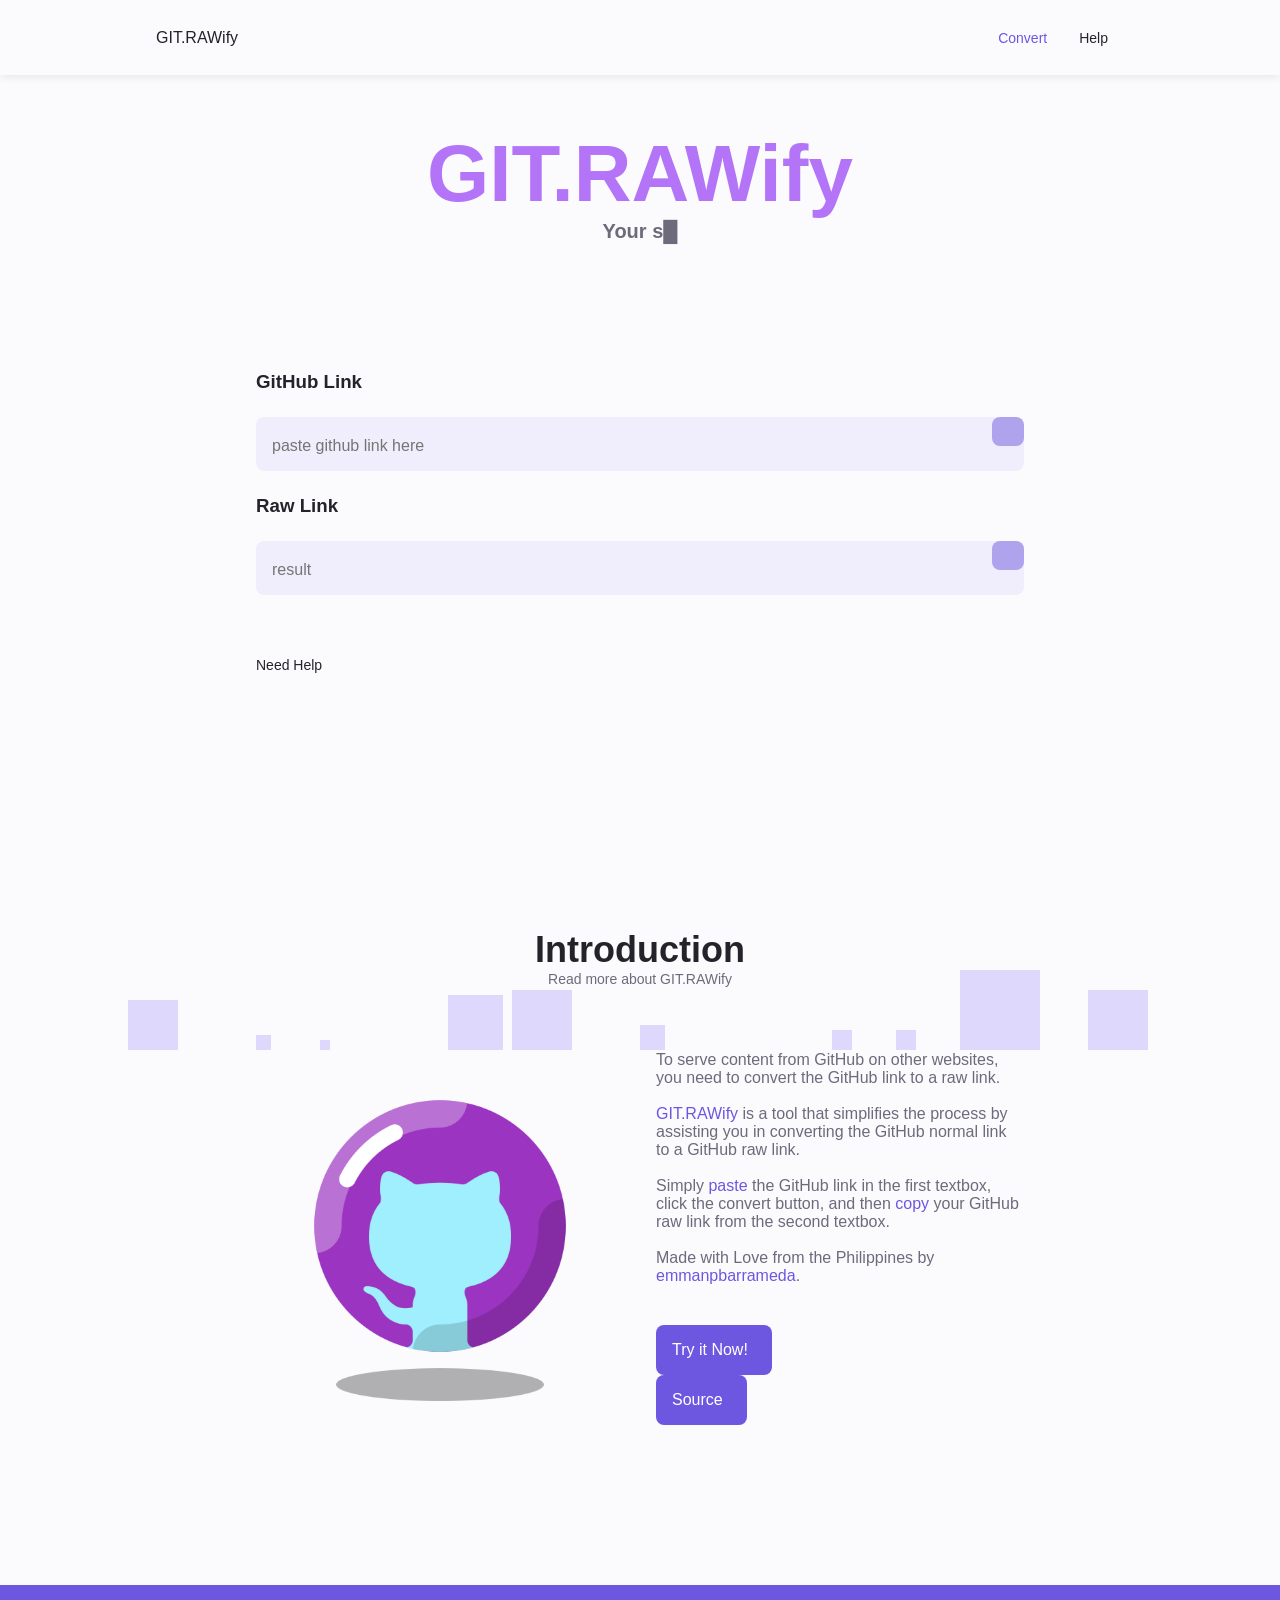
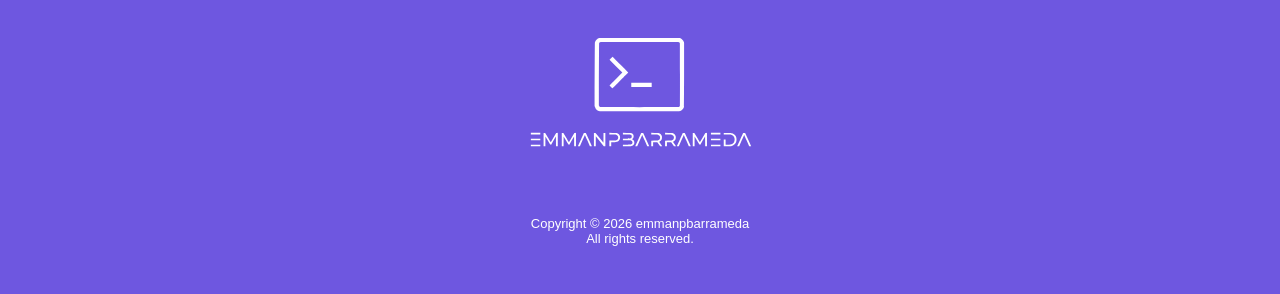
==== index.html @ 8d454de5 "changes 8:57 PM" ====
<!DOCTYPE html>
<html lang="en">

<head>
  <meta charset="UTF-8" />
  <meta name="viewport" content="width=device-width, initial-scale=1.0, maximum-scale=1, user-scalable=no" />
  <title>𝗚𝗜𝗧.𝗥𝗔𝗪𝘪𝘧𝘺 · GitHub Raw Link Generator</title>
  <meta name="description" content="Your shortcut to Generate Raw GitHub Links" />
  <meta http-equiv="imagetoolbar" content="no" />

  <!-- https://search.google.com/search-console/about VERIFICATION -->
  <meta name="google-site-verification" content="NcXe_fwBOSWUA2PsHR3at5FBIBAAYVUYCbswnGGYQX0" />
  
  <!-- SITEMAP NEEDS! 
  https://sosteve.medium.com/your-next-js-website-isnt-on-google-time-to-fix-it-c8f92f515e35
  -->


  <!--==================== OPEN GRAPH META TAGS (FOR SOCIAL MEDIA PREVIEW) ===================== -->
  <!-- Facebook -->
  <meta property="og:title" content="GIT.RAWify">
  <meta property="og:description" content="Your shortcut to Generate Raw GitHub Links">
  <meta property="og:image" content="https://i.imgur.com/ceRkZe6.png">
  <meta property="og:url" content="https://git-rawify.vercel.app/">
  <meta property="og:type" content="website">

  <!-- Twitter -->
  <meta name="twitter:card" content="summary_large_image">
  <meta name="twitter:title" content="GIT.RAWify">
  <meta name="twitter:description" content="Your shortcut to Generate Raw GitHub Links">
  <meta name="twitter:image" content="https://i.imgur.com/ceRkZe6.png">
  <meta name="twitter:url" content="https://git-rawify.vercel.app/">

  <!-- Discord -->
  <meta property="twitter:site" content="@emmanpbarrameda">
  <meta property="twitter:creator" content="@emmanpbarrameda">
  <meta property="twitter:title" content="GIT.RAWify">
  <meta property="twitter:description" content="Your shortcut to Generate Raw GitHub Links">
  <meta property="twitter:image" content="https://i.imgur.com/ceRkZe6.png">

  <!-- Google -->
  <meta itemprop="name" content="GIT.RAWify">
  <meta itemprop="description" content="Your shortcut to Generate Raw GitHub Links">
  <meta itemprop="image" content="https://i.imgur.com/ceRkZe6.png">

  <!-- Pinterest -->
  <!-- Add Pinterest specific meta tags if needed -->

  <!-- Other Website -->
  <!-- Add specific meta tags for other websites if needed -->


  <!-- STRUCTURED DATA -->
  <script type="application/ld+json">
    {
      "@context": "https://schema.org",
      "@type": "WebSite",
      "name": "GIT.RAWify",
      "description": "Your shortcut to Generate Raw GitHub Links",
      "url": "https://git-rawify.vercel.app/",
      "image": "https://i.imgur.com/ceRkZe6.png"
    }
  </script>


  <!--==================== UNICONS ====================-->
  <link rel="stylesheet" href="https://unicons.iconscout.com/release/v4.0.0/css/line.css" />

  <!-- ====================PWA================== -->
  <link rel="manifest" href="manifest.json" />
  <!-- ios support -->
  <link rel="apple-touch-icon" href="assets/img/PwaImages/ios/32.png" />
  <link rel="apple-touch-icon" href="assets/img/PwaImages/ios/72.png" />
  <link rel="apple-touch-icon" href="assets/img/PwaImages/ios/100.png" />
  <link rel="apple-touch-icon" href="assets/img/PwaImages/ios/128.png" />
  <link rel="apple-touch-icon" href="assets/img/PwaImages/ios/144.png" />
  <link rel="apple-touch-icon" href="assets/img/PwaImages/ios/152.png" />
  <link rel="apple-touch-icon" href="assets/img/PwaImages/ios/192.png" />
  <link rel="apple-touch-icon" href="assets/img/PwaImages/ios/256.png" />
  <link rel="apple-touch-icon" href="assets/img/PwaImages/ios/512.png" />
  <meta name="apple-mobile-web-app-status-bar" content="#5779E0" />
  <!-- For Firefox and Firefox for Android -->
  <meta name="msapplication-navbutton-color" content="#5779E0">
  <meta name="apple-mobile-web-app-status-bar-style" content="#5779E0">
  <!-- For Chrome, Opera, and Safari -->
  <meta name="theme-color" content="#5779E0">

  <!-- ============FAVICONS============== -->
  <link rel="apple-touch-icon" sizes="180x180" href="assets/img/favicons/apple-touch-icon.png" />
  <link rel="icon" type="image/png" sizes="32x32" href="assets//img/favicons/favicon-32x32.png" />
  <link rel="icon" type="image/png" sizes="16x16" href="assets/img/favicons/favicon-16x16.png" />
  <link rel="icon" type="image/x-icon" href="assets/img/favicons/favicon.ico" />

  <!--==================== SWIPER CSS ====================-->
  <link rel="stylesheet" href="assets/css/swiper-bundle.min.css" />

  <!--==================== ANIMATE CSS ====================-->
  <link rel="stylesheet" href="assets/css/animate.min.css" />

  <!--==================== CSS ====================-->
  <link rel="stylesheet" href="assets/css/styles.css" />

  <!--==================== MATERIAL ICONS ====================-->
  <link rel="stylesheet" href="https://fonts.googleapis.com/icon?family=Material+Icons">

</head>


<body>


  <!-- ===================== LOADER (LOADING CACHE SPLASH SCREEN) ==================== -->
  <div id="loading" class="loading">
    <div class="loader">
      <img src="assets/img/emmanpbarrameda-logo-1x1-white_transparent.png" alt="Loading Image">
      <div class="bar">
        <span></span>
        <span></span>
        <span></span>
        <span></span>
        <span></span>
      </div>
    </div>
    <p class="loading__copyright">Copyright © <span current-year></span> emmanpbarrameda<br>All rights reserved.</p>
  </div>


  <!-- ===================== CIRCLE BG ANIMATION LOOP ==================== -->
  <div class="circle_bubble__anim">
    <div></div>
    <div></div>
    <div></div>
    <div></div>
    <div></div>
    <div></div>
    <div></div>
    <div></div>
    <div></div>
    <div></div>
  </div>



  <!--==================== HEADER ====================-->
  <header class="header" id="header">
    <nav class="nav container">
      <a href="#" class="nav__logo noSelect">GIT.RAWify</a>

      <div class="nav__menu" id="nav-menu">
        <ul class="nav__list grid">

          <li class="nav__item">
            <a href="#convert" class="nav__link noSelect active-link">
              <i class="uil uil-process nav__icon"></i> Convert
            </a>
          </li>


          <li class="nav__item">
            <a href="#help" class="nav__link noSelect">
              <i class="uil uil-comment-question nav__icon"></i> Help
            </a>
          </li>

           <!--
          <li class="nav__item">
            <a href="#about" class="nav__link noSelect">
              <i class="uil uil-user nav__icon"></i> About
            </a>
          </li>
          -->

        </ul>
        <i class="uil uil-times nav__close noSelect" id="nav-close"></i>
      </div>


      <div class="nav__btns">
        <!-- theme change button -->
        <i class="uil uil-moon change-theme" id="theme-button"></i>

        <!-- navigation button -->
        <div class="nav__toggle noSelect" id="nav-toggle">
          <i class="uil uil-sort-amount-up nav-drawer"></i>
        </div>
      </div>
    </nav>
  </header>

  <!--==================== MAIN ====================-->

  <main class="main">

    <!--==================== CONVERT ====================-->

    <section class="convert section" id="convert">
      <h2 class="section__title convert__title"><convertTitleStyle>GIT.RAWify</convertTitleStyle></h2>
      <span class="section__subtitle convert__subtitle">.</span>


      <div class="convert__container container grid">


        <div class="convert__form grid">

          <!-- INPUT/PASTE DATA -->
          <h3 class="contact-availability__title">GitHub Link</h3>
          <div class="convert__content">
            <input type="text" id="githubLink" class="convert__input inputted__text" placeholder="paste github link here" required autocomplete="off">
            <button type="" class="convert__btn" onclick="convertToRawLink()"><i class="uil uil-message button__icon_center"></i>
            </button>
          </div>

          <!-- OUTPUT/COPY DATA -->
          <h3 class="contact-availability__title">Raw Link</h3>
          <div class="convert__content">
            <input type="text" id="rawLink" class="convert__input converted__text" placeholder="result" readonly>
            <button type="" class="convert__btn convert__copy_btn" onclick="copyRawLink()"><i class="uil uil-copy button__icon_center"></i>
            </button>
          </div>

      <!--==================== NEED HELP ====================-->
      <div class="home__scroll">
        <a href="#help" class="home__scroll-button button--flex">
          <i class="uil uil-mouse-alt home__scroll-mouse"></i>
          <span class="home__scroll-name">Need Help</span>
          <i class="uil uil-arrow-down home__scroll-arrow"></i>
        </a>
      </div>

        </div>

      </div>



    </section>

  </main>


  <!--==================== HELP ====================-->

  <section class="help section reveal fade-bottom" id="help">
    <h2 class="section__title">Introduction</h2>
    <span class="section__subtitle">Read more about GIT.RAWify</span>

    <div class="about__container container grid">
      <img src="assets/img/github1.png" alt="" class="about__img" />

      <div class="about__data">
        <p class="about__description">
          To serve content from GitHub on other websites, you need to convert the GitHub link to a raw link.
          <br><br><colorTextHighlight>GIT.RAWify</colorTextHighlight> is a tool that simplifies the process by assisting you in converting the GitHub normal
          link to a GitHub raw link.
          <br><br>Simply <colorTextHighlight>paste</colorTextHighlight> the GitHub link in the first textbox,
          click the convert button, and then <colorTextHighlight>copy</colorTextHighlight> your GitHub raw link from the second textbox.
          <br><br>Made with Love from the Philippines by
          <a href="https://emmanpbarrameda.github.io/" target="_blank" rel="noopener noreferrer">
            <colorTextHighlight>emmanpbarrameda</colorTextHighlight></a>.
        </p>
        
        <!-- TRY IT NOW BUTTON -->
        <div class="about__buttons">
          <a  href="#convert" class="button button--flex">
            Try it Now!<i class="uil uil-angle-double-up button__icon"></i></a>
        </div>

        <!-- SOURCE CODE BUTTON -->
        <div class="about__buttons">
          <a class="button button--flex">
            Source<i class="uil uil-arrow button__icon"></i></a>
        </div>

      </div>
    </div>

  </section>  
  



  <!--==================== FOOTER ====================-->

  <footer class="footer">

    <div class="footer__bg">
      <div class="footer__container container grid">

        <!--
        <div>
          <h1 class="footer__title">Emman</h1>
          <span class="footer__subtitle">P. Barrameda</span>
        </div>
        -->

        <div class="footer__logo_container">
          <img class="footer__logo_image" src="assets/img/emmanpbarrameda-logo-1x1-white_transparent_svg.svg"
            alt="footer logo">
        </div>



        <!------- SOCIAL MEDIA ------->
        <div class="footer__socialmedia_container">
          
          <!------- EMAIL ------->
          <div class="footer__socialmedia ft_1">
            <a href="" class="email_Link" target="_blank">
              <i class="uil uil-envelope footer__socialmedia_icon"></i>
              <span class="footer__hover_text">Email</span>
            </a>
          </div> 

          <!------- PORTFOLIO ------->
          <div class="footer__socialmedia ft_2">
            <a href="" class="portfolio_Link" target="_blank">
              <i class="uil uil-globe footer__socialmedia_icon"></i>
              <span class="footer__hover_text">My Portfolio</span>
            </a>
          </div>

          <!------- GITHUB ------->
          <div class="footer__socialmedia ft_3">
            <a href="" class="github_Link" target="_blank">
              <i class="uil uil-github footer__socialmedia_icon"></i>
              <span class="footer__hover_text">My GitHub</span>
            </a>
          </div>    
          
          <!------- LINKEDIN ------->
          <div class="footer__socialmedia ft_4">
            <a href="" class="linkedin_Link" target="_blank">
              <i class="uil uil-linkedin-alt footer__socialmedia_icon"></i>
              <span class="footer__hover_text">LinkedIn</span>
            </a>
          </div>               

          <!------- FB ------->
          <div class="footer__socialmedia ft_5">
            <a href="" class="facebook_Link" target="_blank">
              <i class="uil uil-facebook footer__socialmedia_icon"></i>
              <span class="footer__hover_text">Facebook</span>
            </a>
          </div>

        </div>
      
        
      </div>

      <p class="footer__copy">Copyright © <span current-year></span> emmanpbarrameda<br>All rights reserved.</p>
    </div>

  </footer>

  <!--==================== SCROLL TOP ====================-->
  <a href="#convert" class="scrollup" id="scroll-up" title="Scroll to Top">
    <i class="uil uil-arrow-up scrollup__icon"></i>
  </a>

  <!--==================== SCROLL DOWN ====================-->
  <a href="#help" class="scrolldown" id="scroll-down" title="Scroll to down">
    <i class="uil uil-arrow-down scrolldown__icon"></i>
  </a>

  <!--==================== SWIPER JS ====================-->
  <script src="assets/js/swiper-bundle.min.js"></script>

  <!--==================== SMTP (For Senting Emails) ====================-->
  <script src="assets/js/smtp.js"></script>

  <!--==================== reCAPTCHA ====================-->
  <!--
  <script src="https://www.google.com/recaptcha/enterprise.js?render=6LdUccImAAAAALa1N3ue9L4t8SVRdA3adp2aziIF"></script>
  -->
  <script src="https://www.google.com/recaptcha/api.js?render=6LdUccImAAAAALa1N3ue9L4t8SVRdA3adp2aziIF"></script>

  <!--==================== SVG INJECT ====================-->
  <!--
  <script src="assets/js/svg-inject.min.js"></script>  
  -->

  <!--==================== DISABLE WEB TOOLS ====================-->
  <!-- https://github.com/theajack/disable-devtool/tree/master 
  <script disable-devtool-auto src='https://cdn.jsdelivr.net/npm/disable-devtool'></script>    -->

  <!--==================== MAIN JS ====================-->
  <script src="assets/js/main.js"></script>



  <!--==================== LINKS ====================-->
  <script>

    //LINKEDIN
    var linkedin_Var = document.getElementsByClassName('linkedin_Link');
    Array.from(linkedin_Var).forEach(function (linkElement) {
      linkElement.href = 'https://www.linkedin.com/in/emmanpbarrameda/';
    });

    //GITHUB
    var github_Var = document.getElementsByClassName('github_Link');
    Array.from(github_Var).forEach(function (linkElement) {
      linkElement.href = 'https://github.com/emmanpbarrameda';
    });

    //PORTFOLIO
    var portfolio_Link = document.getElementsByClassName('portfolio_Link');
    Array.from(portfolio_Link).forEach(function (linkElement) {
      linkElement.href = 'https://emmanpbarrameda.github.io';
    });

    //TELEGRAM
    var telegram_Var = document.getElementsByClassName('telegram_Link');
    Array.from(telegram_Var).forEach(function (linkElement) {
      linkElement.href = 'https://t.me/emmanpbarrameda';
    });

    //FACEBOOK
    var facebook_Var = document.getElementsByClassName('facebook_Link');
    Array.from(facebook_Var).forEach(function (linkElement) {
      linkElement.href = 'https://facebook.com/emmanpbarrameda';
    });

    //INSTAGRAM
    var instagram_Var = document.getElementsByClassName('instagram_Link');
    Array.from(instagram_Var).forEach(function (linkElement) {
      linkElement.href = 'https://instagram.com/emmanpbarrameda';
    });

    //TWITTER
    var twitter_Var = document.getElementsByClassName('twitter_Link');
    Array.from(twitter_Var).forEach(function (linkElement) {
      linkElement.href = 'https://twitter.com/emmanpbarrameda';
    });

    //YOUTUBE
    var youtube_Var = document.getElementsByClassName('youtube_Link');
    Array.from(youtube_Var).forEach(function (linkElement) {
      linkElement.href = 'https://youtube.com/@emmanpbarrameda';
    });

    //EMAIL
    var email_Var = document.getElementsByClassName('email_Link');
    Array.from(email_Var).forEach(function (linkElement) {
      linkElement.href = 'mailto:emmanuelbarrameda1@gmail.com';
    });
  </script>



  <!-- ===================== SHOW/HIDE LOADER ==================== -->
  <script>
    window.onload = function () {
      var loadingElement = document.getElementById("loading"); //<-- LOADING CACHE SPLASH SCREEN
      loadingElement.style.display = "none";
    };
  </script>

  <!-- =====================REGISTER SERVICE WORKER================ -->
  <script>
    if ("serviceWorker" in navigator) {
      window.addEventListener("load", function () {
        navigator.serviceWorker
          .register("/serviceWorker.js")
          .then((res) => console.log("service worker registered successfully"))
          .catch((err) => console.log("service worker not registered", err));
      });
    }
  </script>
</body>

</html>
---- assets/css/styles.css ----
/*==================== GOOGLE FONTS ====================*/

@import url('https://fonts.cdnfonts.com/css/poppins?styles=20394,20397,20398,20387,20388,20390,20391,20392,20393,20395,20396,20383,20384,20385,20386,20381,20382');


/** Montserrat-Alt1 Light **/
@font-face {
  font-family: "Montserrat-Alt1";
  font-weight: 300;
  font-style: normal;
  src: url("/assets/fonts/MontserratAlt1-Light.woff2") format("woff2"),
    url("/assets/fonts/MontserratAlt1-Light.woff") format("woff");
}

/*==================== VARIABLES CSS ====================*/

:root {
  --header-height: 3.2rem;
  /*========== Colors ==========*/
  /* Change favorite color */
  --hue-color: 250;
  /*Purple 250 - Green 142 - Blue 230 - Pink 340*/
  /* HSL color mode */
  --first-color: hsl(var(--hue-color), 69%, 61%);
  --first-color-second: hsl(var(--hue-color), 69%, 61%);
  --first-color-alt: hsl(var(--hue-color), 57%, 53%);
  --first-color-lighter: hsl(var(--hue-color), 92%, 85%);
  --first-color-lighter-transparent: hsl(var(--hue-color), 92%, 85%, 0.5); /* floating animation bg color */
  --title-color: hsl(var(--hue-color), 8%, 15%);
  --text-color: hsl(var(--hue-color), 8%, 45%);
  --text-color-light: hsl(var(--hue-color), 8%, 65%);
  --input-color: hsl(var(--hue-color), 70%, 96%);
  --body-color: hsl(var(--hue-color), 60%, 99%);
  /* BASE COLOR: BLACK THEME & WHITE THEME */
  --container-color: #fff;
  --text-color-white: #fff;
  --scroll-bar-color: hsl(var(--hue-color), 12%, 90%);
  --scroll-thumb-color: hsl(var(--hue-color), 12%, 65%);
  --scroll-thumb-color-hovered: hsl(var(--hue-color), 12%, 55%);
  --shadow: hsl(var(--hue-color), 92%, 85%, 50); /* filter drop shadow */
  --text-highlight-gradient-1: linear-gradient(to left, #B374F8, #4da3ff);

  /*========== Font and typography ==========*/
  --body-font: "Poppins", sans-serif;
  --body-font2: "Montserrat-Alt1", normal;
  /* .5rem = 8px, 1rem = 16px, 1.5rem = 24px ... */
  --huge-font-size: 5rem;
  --big-font-size: 2rem;
  --h1-font-size: 1.5rem;
  --h2-font-size: 1.25rem;
  --h3-font-size: 1.125rem;
  --h4-font-size: 1.130rem;
  --normal-font-size: 0.938rem;
  --small-font-size: 0.813rem;
  --smaller-font-size: 0.75rem;
  /*========== Font weight ==========*/
  --font-normal: 400;
  --font-medium: 500;
  --font-semi-bold: 600;
  --font-bold: 800;
  /*========== Margines ==========*/
  /* .25rem = 4px, .5rem = 8px, .75rem = 12px ... */
  --mb-0: 0rem;  
  --mb-0-25: 0.25rem;
  --mb-0-5: 0.5rem;
  --mb-0-75: 0.75rem;
  --mb-1: 1rem;
  --mb-1-5: 1.5rem;
  --mb-2: 2rem;
  --mb-2-5: 2.5rem;
  --mb-3: 3rem;
  /*========== z index ==========*/
  --z-tooltip: 10;
  --z-fixed: 100;
  --z-modal: 200;
}

/* Font size for large devices */
@media screen and (min-width: 968px) {
  :root {
    --big-font-size: 3rem;
    --h1-font-size: 2.25rem;
    --h2-font-size: 1.5rem;
    --h3-font-size: 1.25rem;
    --normal-font-size: 1rem;
    --small-font-size: 0.875rem;
    --smaller-font-size: 0.813rem;
  }
}

/*========== Variables Dark theme ==========*/

body.dark-theme {
  /* HSL color mode */
  --shadow: hsl(var(--hue-color), 69%, 61%, 0.7); /* filter drop shadow */
  --first-color-lighter-transparent: hsl(var(--hue-color), 69%, 61%, 0.08); /* floating animation bg color */
  --first-color-second: hsl(var(--hue-color), 30%, 8%);
  --title-color: hsl(var(--hue-color), 8%, 95%);
  --text-color: hsl(var(--hue-color), 8%, 75%);
  --input-color: hsl(var(--hue-color), 29%, 16%);
  --body-color: hsl(var(--hue-color), 28%, 12%);
  --container-color: hsl(var(--hue-color), 29%, 16%);
  --scroll-bar-color: hsl(var(--hue-color), 12%, 20%);
  --scroll-thumb-color: hsl(var(--hue-color), 12%, 40%);
  --scroll-thumb-color-hovered: hsl(var(--hue-color), 12%, 60%);
}

/*========== Button Dark/Light ==========*/

.nav__btns {
  display: flex;
  align-items: center;
}

.nav__btns i {
  font-size: var(--h1-font-size); /* Adjust the size as of icons */
}

.change-theme {
  font-size: 1.25rem;
  color: var(--first-color);
  margin-right: var(--mb-1);
  cursor: pointer;
  transition: transform 0.3s, opacity 0.3s;
  
  /* ANIMATION */
  animation-name: rotate;
  animation-duration: 0.7s;
  animation-iteration-count: 12;  
  animation-play-state: running;
  filter: drop-shadow(0px 10px 10px var(--shadow));
}

.change-theme:hover { 
  color: var(--first-color);
  transform: rotate(360deg);
  filter: drop-shadow(0px 5px 5px var(--shadow));
}


@keyframes rotate {
  0% {
    transform: rotate(0);
  }
  100% {
    transform: rotate(360deg);
  }
}


/*==================== BASE ====================*/

* {
  box-sizing: border-box;
  padding: 0;
  margin: 0;
}

html {
  scroll-behavior: smooth;
}

body {
  margin: 0 0 var(--header-height) 0;
  font-family: var(--body-font);
  font-size: var(--normal-font-size);
  background-color: var(--body-color);
  color: var(--text-color);

  /* DISABLE COPYING TEXT */
  -webkit-user-select: none; /* Disable text selection for WebKit browsers */
  -moz-user-select: none; /* Disable text selection for Mozilla browsers */
  -ms-user-select: none; /* Disable text selection for Microsoft browsers */
  user-select: none; /* Disable text selection for all browsers */    

  overflow-x: hidden;

}

h1,
h2,
h3,
h4 {
  color: var(--title-color);
  font-weight: var(--font-semi-bold);
}

ul {
  list-style: none;
}

a {
  text-decoration: none;
}


img {
  max-width: 100%;
  height: auto;
  pointer-events: none;  /* Disable Saving Image */
}

.color__text_highlight, colorTextHighlight {
  color: var(--first-color); /* Change the color to your desired value */
  font-weight: var(--font-medium);
}

/*==================== REUSABLE CSS CLASSES ====================*/

.noSelect {
  -webkit-touch-callout: none;
  -webkit-user-select: none;
  -khtml-user-select: none;
  -moz-user-select: none;
  -ms-user-select: none;
  user-select: none;
  -webkit-tap-highlight-color: transparent;
  -moz-tap-highlight-color: transparent;
  -ms-tap-highlight-color: transparent;
}

.section {
  padding: 4rem 0 6rem;
}

.section__title {
  font-size: var(--h1-font-size);
}

.section__subtitle {
  display: block;
  font-size: var(--small-font-size);
  margin-bottom: var(--mb-3);
}

.section__title,
.section__subtitle {
  text-align: center;
}



/*==================== LAYOUT ====================*/

.container {
  max-width: 768px;
  margin-left: var(--mb-1-5);
  margin-right: var(--mb-1-5);
}

.grid {
  display: grid;
  gap: 1.5rem;
}

header {
  width: 100%;
  position: fixed;
  bottom: 0;
  left: 0;
  z-index: var(--z-fixed);
  background-color: var(--body-color);
  box-shadow: 0 1px 10px rgba(0, 0, 0, 0.10); 
}

/*==================== NAV ====================*/

.nav {
  max-width: 968px;
  height: var(--header-height);
  display: flex;
  justify-content: space-between;
  align-items: center;
}

.nav__logo,
.nav__toggle {
  color: var(--title-color);
  font-weight: var(--font-medium);
}

.nav__logo:hover {
  color: var(--first-color);
}

.nav__toggle {
  font-size: 1.1rem;
  cursor: pointer;
}

.nav__toggle:hover {
  color: var(--first-color);
}

@media screen and (max-width: 767px) {
  .nav__menu {  /* nav__toggle Design on Popup */
    position: fixed;
    bottom: -100%;
    left: 0;
    width: 100%;
    background-color: var(--body-color);
    padding: 2rem 1.5rem 4rem;
    box-shadow: 0 -1px 4px rgba(0, 0, 0, 0.30);
    border-radius: 1.5rem 1.5rem 0 0;
    transition: 0.3s;
  }
}

.nav__list {
  grid-template-columns: repeat(3, 1fr);
  gap: 2rem;
}

.nav__link {
  display: flex;
  flex-direction: column;
  align-items: center;
  font-size: var(--small-font-size);
  color: var(--title-color);
  font-weight: var(--font-medium);
  transition: transform 0.3s, opacity 0.3s;
}

.nav__link:hover {
  color: var(--first-color);
  /*animation while hovering */
  transform: scale(1.08);
  opacity: 0.9;
}

.nav__icon {
  font-size: 1.2rem;
}

.nav__close {
  position: absolute;
  right: 1.3rem;
  bottom: 0.5rem;
  font-size: 1.5rem;
  cursor: pointer;
  color: var(--first-color);
}

.nav__close:hover {
  color: var(--first-color-alt);
}

/* show menu */

.show-menu {
  bottom: 0;
}

/* Active link */

.active-link {
  color: var(--first-color);
}

/* Change background header */

.scroll-header {
  box-shadow: 0 -1px 4px rgba(0, 0, 0, 0.15);
}




/*===================== LOADER ====================*/

#loading {
  position: fixed;
  display: flex;
  flex-direction: column;
  justify-content: center;
  align-items: center;
  left: 0;
  bottom: 0;
  width: 100%;
  height: 100%;
  opacity: 0.9;
  background-color: var(--first-color);
  z-index: 101;

  -webkit-backdrop-filter: blur(85px); /* Safari 9+, Safari on iOS 9+ */
  backdrop-filter: blur(85px); /* Modern Browsers */
}



.loader {
  display: flex;
  align-items: center;
  flex-direction: column;
  color: #fff;
  font-weight: bold;
  font-size: 20vh;
  opacity: 0.8;
  animation: pulse 3.0s infinite; /* speed of animation */
}

.loader img {
  display: block;
  width: 500px;
  margin: 0 auto; /* Center the image horizontally */
  margin-top: calc(50vh - 480px); /* Center the image vertically */
  margin-bottom: 10px;
  animation: pulse 3.0s infinite; /* Speed of animation */
}

.loading__copyright {
  position: fixed;
  left: 0;
  right: 0;
  bottom: 30px;
  font-size: var(--small-font-size);
  font-weight: var(--font-normal);
  color: var(--text-color-white);
  text-align: center;
}

.loader .bar {
  display: flex;
  justify-content: center;
  margin-top: 0;
  /* Remove the margin-top */
}

.loader .bar span {
  width: 6px;
  height: 6px;
  background: white;
  display: inline-block;
  border-radius: 50%;
  opacity: 0;
  animation: loading 3000ms ease-in-out infinite;
  margin: 0 2px;
  /* Add a small margin between the spans */
}

.loader .bar span:nth-child(5) {
  animation-delay: 100ms;
}

.loader .bar span:nth-child(4) {
  animation-delay: 200ms;
}

.loader .bar span:nth-child(3) {
  animation-delay: 300ms;
}

.loader .bar span:nth-child(2) {
  animation-delay: 400ms;
}

.loader .bar span:nth-child(1) {
  animation-delay: 500ms;
}

@keyframes loading {
  0% {
    transform: translateX(-350px);
    opacity: 0;
  }

  35%,
  65% {
    transform: translateX(0px);
    opacity: 1;
  }

  100% {
    transform: translateX(350px);
    opacity: 0;
  }
}

@keyframes fade-in {
  0% {
    opacity: 0;
  }

  100% {
    opacity: 1;
  }
}

@keyframes pulse {
  to {
    transform: scale(0.9);
    opacity: 0.6;
  }
}



/*===================== SCROLLING ANIMATION ====================*/


.reveal {
  position: relative;
  opacity: 0;
}

.reveal.active {
  opacity: 1;
}
.active.fade-bottom {
  -webkit-animation: fade-bottom 0.8s linear;
  -moz-animation: fade-bottom 0.8s linear;  
  animation: fade-bottom 0.8s linear;
}
.active.fade-left {
  -webkit-animation: fade-bottom 0.8s linear;
  -moz-animation: fade-bottom 0.8s linear;
  animation: fade-left 0.4s ease-in;
}
.active.fade-right {
  -webkit-animation: fade-bottom 0.8s linear;
  -moz-animation: fade-bottom 0.8s linear;
  animation: fade-right 0.5s ease-in;
}
@keyframes fade-bottom {
  0% {
    -webkit-transform: translateY(50px);
    transform: translateY(50px);
    opacity: 0;
  }
  100% {
    -webkit-transform: translateY(0px);
    transform: translateY(0);
    opacity: 1;
  }
}
@keyframes fade-left {
  0% {
    transform: translateX(-50px);
    opacity: 0;
  }
  100% {
    transform: translateX(0);
    opacity: 1;
  }
}

@keyframes fade-right {
  0% {
    transform: translateX(50px);
    opacity: 0;
  }
  100% {
    transform: translateX(0);
    opacity: 1;
  }
}


/*==================== BUTTONS ====================*/

.button {
  display: inline-block;
  background-color: var(--first-color);
  color: #fff;
  padding: 1rem;
  border-radius: 0.5rem;
  font-weight: var(--font-medium);
  font-family: var(--body-font);
  transition: transform 0.3s, opacity 0.3s;
}

.button:hover {
  background-color: var(--first-color-alt);
  /*animation while hovering */
  transform: scale(1.05);
  opacity: 0.9;
}

.button__icon {
  font-size: 1.25rem;
  margin-left: var(--mb-0-5);
  transition: 0.3s;
}

.button__icon_large {
  font-size: 1.60rem;
  font-weight: var(--font-medium);
  margin-left: var(--mb-0-5);
  transition: 0.3s;
}

.button__icon_center {
  font-size: 1.25rem;
  transition: 0.3s;
}

.button--white {
  background-color: #fff;
  color: var(--first-color);
}

.button--white:hover {
  background-color: #fff;
  box-shadow: 0 0 10px #fff;
}

.button--flex {
  display: inline-flex;
  align-items: center;
}

.button--small {
  padding: 0.75rem 1rem;
}

.button--super--small {
  padding: 0.10rem 1rem;
}

.button--link {
  padding: 0;
  background-color: transparent;
  color: var(--first-color);
}

.button--link:hover {
  background-color: transparent;
  color: var(--first-color-alt);
}




/*==================== CONVERT ====================*/

.convert__title {
  font-size: var(--big-font-size);
  font-weight: var(--font-bold);
  /* filter: drop-shadow(0px 5px 5px var(--shadow)); */
}

.convert__subtitle {
  color: var(--text-color);
  font-size: var(--normal-font-size);
  font-weight: var(--font-semi-bold);
  margin-bottom: 5rem;

  overflow-wrap: break-word;
  animation: typing 3s steps(30, end) infinite;
}


/* GRADIENT MAIN TITLE COLOR */
convertTitleStyle {
  background: linear-gradient(
      to right,
      #B374F8 20%,
      #4da3ff 30%,
      #3593f7 70%,
      #b272f7 80%
  );
  -webkit-background-clip: text;
  background-clip: text;
  -webkit-text-fill-color: transparent;
  text-fill-color: transparent;
  background-size: 500% auto;
  animation: textShine 5s ease-in-out infinite alternate;
} /* SOURCE: https://www.amitmerchant.com/animated-gradient-effect-in-css/ */

@keyframes textShine {
  0% {
      background-position: 0% 50%;
  }
  100% {
      background-position: 100% 50%;
  }
}


.convert__container {
  display: flex;
  justify-content: center;
  align-items: center;
  row-gap: 3rem;
}

.convert__content {
  position: relative; /* Add position property */
  display: flex; /* Add display property */
  align-items: center; /* Add align-items property */
  background-color: var(--input-color);
  border-radius: 0.5rem;
  padding: 0.75rem 1rem 0.50rem;
  justify-content: space-between; /* Add justify-content property */
}

.convert__input {
  flex: 1;
  align-items: center; /* Add align-items property */
  min-width: 0;
  max-width: calc(100% - 45px); /* Adjust the value based on your button width and padding */
  background-color: var(--input-color);
  color: var(--text-color);
  font-family: var(--body-font);
  font-size: var(--normal-font-size);
  border: none;
  outline: none;
  padding: 0.5rem 0.5rem 0.5rem 0;
  resize: none;
  overflow: hidden;
  text-overflow: ellipsis;
  white-space: nowrap;
}
/* MOUSE COPY BACKGROUND COLOR */
.convert__input::selection {
  background-color: var(--first-color-lighter);
  color: var(--text-color-white);
}


/* DISABLED COPY BUTTON */
.convert__btn:disabled {
  cursor: not-allowed;
  opacity: 0.5;
}


/* FIX THE AUTOFILL COLOR */
/*
input:-webkit-autofill,
input:-webkit-autofill:hover,
input:-webkit-autofill:focus,
input:-webkit-autofill:active { 
    -webkit-background-clip: text;
    -webkit-text-fill-color: var(--text-color);
    -webkit-background-clip: text;
} */   /* answer from: https://stackoverflow.com/a/75295943 */


.convert__btn {
  position: absolute;
  top: 0;
  right: 0;
  cursor: pointer;
  display: flex;
  align-items: center;
  background-color: var(--first-color);
  color: #fff;
  padding: 0.90rem 1rem; /*height and width of button */
  border-radius: 0.5rem;
  font-weight: var(--font-medium);
  font-family: var(--body-font);
  font-size: 1rem;
  outline: none;
  border: none;
  box-shadow: none;
}




.home__scroll {
  margin-top: var(--mb-2);
  display: block;
}

.home__scroll-button {
  color: var(--first-color);
  transition: 0.3s;
}

.home__scroll-button:hover {
  transform: translateY(0.25rem);
}

.home__scroll-mouse {
  font-size: 2rem;
}

.home__scroll-name {
  font-size: var(--small-font-size);
  color: var(--title-color);
  font-weight: var(--font-medium);
  margin-right: var(--mb-0-25);
}

.home__scroll-arrow {
  font-size: 1.25rem;
}





/*==================== ABOUT ====================*/

.about__img {
  width: 200px;
  border-radius: 0.5rem;
  justify-self: center;
  align-self: normal;
  transition: transform 0.3s, opacity 0.3s;
}

.about__img:hover {
  filter: drop-shadow(0px 10px 10px var(--shadow));
  /*animation while hovering */
  transform: scale(1.03);
  opacity: 0.9
}

.about__description {
  text-align: center;
  margin-bottom: var(--mb-2-5);
}

.about__info {
  display: flex;
  justify-content: space-evenly;
  margin-bottom: var(--mb-2-5);
}

.about__info-title {
  font-size: var(--h2-font-size);
  font-weight: var(--font-semi-bold);
  color: var(--title-color);
}

.about__info-name {
  font-size: var(--smaller-font-size);
}

.about__info-name,
.about__info-title {
  display: block;
  text-align: center;
}

.about__buttons {
  display: flex;
  justify-content: center;
}


/*==================== FOOTER ====================*/

.footer {
  padding-top: 2rem;
}

.footer__container {
  row-gap: 3.5rem;
}

.footer__bg {
  background-color: var(--first-color-second);
  padding: 2rem 0 3rem;
}

.footer__links {
  display: flex;
  flex-direction: column;
  row-gap: 1.5rem;
}

.footer__link {
  transition: transform 0.3s, opacity 0.3s;
}

.footer__link:hover {
  color: var(--first-color-lighter);
  /*animation while hovering */
  transform: scale(1.05);
  opacity: 0.9;
}

.footer__social {
  font-size: 1.25rem;
  margin-right: var(--mb-1-5);
}

.footer__social:hover {
  color: var(--first-color-lighter);
}

.footer__copy {
  font-size: var(--smaller-font-size);
  text-align: center;
  color: #fff;
  margin-top: var(--mb-0-5);
}

.footer__title,
.footer__subtitle,
.footer__link,
.footer__social {
  color: #fff;
}


/* MY OFFICIAL LOGO "CONTAINER" */
.footer__logo_container {
  display: flex;
  justify-content: center;
  align-items: center;
  transition: transform 0.3s, opacity 0.3s;
}
.footer__logo_container:hover {
  /*animation while hovering */
  transform: scale(1.09);
  opacity: 0.9;
}

/* MY OFFICIAL LOGO */
.footer__logo_image {
  width: 40%; /* Adjust the width as desired */
}



/* SOCIAL MEDIA ICONS CONTAINER */
.footer__socialmedia_container {
  display: flex;
  justify-content: center;
  align-items: center;
}

/* SOCIAL MEDIA MARGIN */
.footer__socialmedia {
  margin: 0 10px; /* Adjust the margin */
}

/* FOOTER SOCIAL MEDIA ICON */
.footer__socialmedia_icon {
  font-size: 1rem;
  color: var(--text-color-white);
}


/* FOOTER__HOVER EFFECT AND SETTINGS */
.footer__hover_text {
  display: none;
  color: var(--text-color-white);
  font-size: var(--smaller-font-size);
  font-weight: var(--font-medium);
}
.footer__socialmedia:hover .footer__hover_text {
  display: inline;
}


/* FOOTER HOVER ON EACH SOCIAL MEDIA */
.ft_1, .ft_2, .ft_3, .ft_4, .ft_5  {
  transition: transform 0.3s, opacity 0.3s;
}
.ft_1:hover, .ft_2:hover, .ft_3:hover, .ft_4:hover, .ft_5:hover {
  filter: drop-shadow(0px 12px 12px var(--shadow));
  /*animation while hovering */
  transform: scale(1.09);
  opacity: 0.9;    
}


/*========== BUTTON FOR SEND EMAIL ==========*/

.btn__Email {
  cursor: pointer;
  display: inline-block;
  background-color: var(--first-color);
  color: #fff;
  padding: 0.75rem 1rem;
  border-radius: 0.5rem;
  font-weight: var(--font-medium);
  font-family: var(--body-font);
  font-size: 1rem;
  width: 185px; /* Adjust the width as per your requirement */
  transition: transform 0.3s, opacity 0.3s;

  outline: none; /* Remove outline */
  border: none; /* Remove border */
  box-shadow: none; /* Remove box shadow */  
}

.btn__Email.button--flex {
  display: inline-flex;
  align-items: center;
}




/*========== SCROLL UP ==========*/

.scrollup {
  position: fixed;
  right: 1rem;
  bottom: -20%;
  background-color: var(--first-color);
  opacity: 0.8;
  padding: 0 0.3rem;
  border-radius: 0.4rem;
  z-index: var(--z-tooltip);
  transform: 1s;
  transition: transform 0.3s, opacity 0.3s;
}

.scrollup:hover {
  background-color: var(--first-color-alt);
  transform: translateY(-0.25rem);
}

.scrollup__icon {
  font-size: 1.5rem;
  color: #fff;
}

/* Show scroll */

.show-scroll {
  bottom: 5rem;
}


/*========== SCROLL DOWN ==========*/

.scrolldown {
  position: fixed;
  right: 1rem;
  bottom: -20%;
  background-color: var(--first-color);
  opacity: 0.8;
  padding: 0 0.3rem;
  border-radius: 0.4rem;
  z-index: var(--z-tooltip);
  transform: 1s;
  transition: transform 0.3s, opacity 0.3s;
}

.scrolldown:hover {
  background-color: var(--first-color-alt);
  transform: translateY(0.25rem);
}

.scrolldown__icon {
  font-size: 1.5rem;
  color: #fff;
}

.show-scrolldown {
  bottom: 5rem;
}





/*========== SCROLL BAR CUSTOMIZATION ==========*/

::-webkit-scrollbar {
  width: 0.6rem;
  background-color: var(--scroll-bar-color);
  border-radius: 0.5rem;
}

::-webkit-scrollbar-thumb {
  background-color: var(--scroll-thumb-color);
  border-radius: 0.5rem;
}

::-webkit-scrollbar-thumb:hover {
  background-color: var(--scroll-thumb-color-hovered);
}










/*==================== MEDIA QUERIES ====================*/


/*=== FOR SMALL DEVICES, CELLPHONES | 350px below ===*/

@media screen and (max-width: 350px) {
  .loader {
    font-size: 11vh;
  }

  .container {
    margin-left: var(--mb-1);
    margin-right: var(--mb-1);
  }

  .nav__menu {
    padding: 2rem 0.25rem 4rem;
  }

  .nav__list {
    column-gap: 0;
  }

  .footer__logo_image {
    width: 50%; /* Adjust the width as desired */
  }  

  .footer__logo_container {
    margin-top: var(--mb-2);
  }   

}



/*=== FOR MODERN PHONES | 351px above ===*/

@media screen and (min-width: 351px) {
  .loader {
    font-size: 13vh;
  }

  .convert__title {
    font-size: 3rem;
  }
  .convert__subtitle {
    font-size: var(--normal-font-size);
    margin-bottom: 5rem;
  }    

  .footer__logo_image {
    width: 50%; /* Adjust the width as desired */
  }  

  .footer__logo_container {
    margin-top: var(--mb-2);
  }  
  
  .convert__form {
    width: 500px;
  } 

}


/*=== FOR MEDIUM DEVICES, TABLET | 568px above ===*/

@media screen and (min-width: 568px) {
  .loader {
    font-size: 14vh;
  }

  .convert__container,
  .footer__container {
    grid-template-columns: repeat(1, 1fr);
  }

  .convert__title {
    font-size: 3.5rem;
  }
  .convert__subtitle {
    font-size: var(--h3-font-size);
    margin-bottom: 7rem;
  }  

  .about__container {
    grid-template-columns: repeat(2, 1fr);
  }  

  .footer__socials {    
    justify-self: flex-end;
  }

  .footer__logo_image {
    width: 40%; /* Adjust the width as desired */
  }  

}



/*=== FOR TABLET | 768px above ===*/

@media screen and (min-width: 768px) {
  .loader {
    font-size: 16vh;
  }

  .container {
    margin-left: auto;
    margin-right: auto;
  }

  body {
    margin: 0;
  }

  .section {
    padding-top: 8rem;
    padding-bottom: 8rem;
  }

  .section__subtitle {
    margin-bottom: 4rem;
  }

  .nav__btns i {
    font-size: var(--h3-font-size); /* Adjust the size as of icons */
  }

  .header {
    top: 0;
    bottom: initial;
  }

  .header,
  .main,
  .footer__container {
    padding: 0 1rem;
  }

  .nav {
    height: calc(var(--header-height) + 1.5rem);
    column-gap: 1rem;
  }

  .nav__icon,
  .nav__close,
  .nav__toggle {
    display: none;
  }

  .nav__list {
    display: flex;
    column-gap: 2rem;
  }

  .nav__menu {
    margin-left: auto;
  }

  .change-theme {
    margin: 0;
  }


  .home__scroll {
    display: block;
  }

  
  .about__container {
    column-gap: 2rem;
  }

  .about__img {
    width: 350px;
  }

  .about__description {
    text-align: initial;
  }

  .about__info {
    justify-content: space-between;
  }

  .about__buttons {
    justify-content: initial;
  }



  .convert__title {
    font-size: 4rem;
  }
  .convert__subtitle {
    font-size: var(--h3-font-size);
    margin-bottom: 7rem;
  }

  .convert__form {
    width: 700px;
  }  

  .convert__inputs {
    grid-template-columns: repeat(1, 1fr);
  }



  .footer__container {
    grid-template-columns: repeat(1, 1fr);
  }

  .footer__bg {
    padding: 2rem 0 3rem;
  }

  .footer__links {
    flex-direction: row;
    column-gap: 2rem;
  }

  .footer__socials {
    justify-self: flex-end;
  }

  .footer__copy {
    margin-top: var(--mb-0-5);
  }

  .footer__logo_image {
    width: 25%; /* Adjust the width as desired */
  }

  .footer__logo_container {
    margin-top: var(--mb-1);
  }    

}




/*=== FOR DESKTOP | 1024px above ===*/

@media screen and (min-width: 1024px) {

  .loader {
    font-size: 20vh;
  }

  .header,
  .main,
  .footer__container {
    padding: 0;
  }


  .convert__title {
    font-size: var(--huge-font-size);
  }
  .convert__subtitle {
    font-size: var(--h3-font-size);
    margin-bottom: 8rem;
  }

  .convert__form {
    width: 800px;
  }  



  .footer__logo_image {
    width: 30%; /* Adjust the width as desired */
  }

  .footer__logo_container {
    margin-top: var(--mb-1);
  } 

}




/* ======== HOME CIRCLE ANIMATION ======== */

.circle_bubble__anim {
  position: fixed;
  top: 0;
  left: 0;
  width: 100%;
  height: 100%;
  z-index: -2;
  pointer-events: none;
}

@keyframes animate {
  0% {
    opacity: 1;
    border-radius: 0;
    transform: translateY(e) rotate(0deg);
  }

  100% {
    opacity: 0;
    border-radius: 60%;
    transform: translateY(-1000px) rotate(720deg);
  }
}

.circle_bubble__anim div {
  position: absolute;
  display: block;
  width: 20px;
  height: 20px;
  background: var(--first-color-lighter-transparent);
  bottom: -150px;
  animation: animate 25s linear infinite;
  z-index: -2; /* Move the circles behind other elements */
}

.circle_bubble__anim div:nth-child(1) {
  left: 25%;
  width: 10px;
  height: 10px;
  animation-delay: 0;
}

.circle_bubble__anim div:nth-child(2) {
  left: 10%;
  width: 50px;
  height: 50px;
  animation-delay: 2s;
  animation-duration: 12s;
}

.circle_bubble__anim div:nth-child(3) {
  left: 70%;
  width: 20px;
  height: 20px;
  animation-delay: 4s;
}

.circle_bubble__anim div:nth-child(4) {
  left: 40%;
  width: 60px;
  height: 60px;
  animation-delay: 0s;
  animation-duration: 18s;
}

.circle_bubble__anim div:nth-child(5) {
  left: 65%;
  width: 20px;
  height: 20px;
  animation-delay: 0s;
}

.circle_bubble__anim div:nth-child(6) {
  left: 75%;
  width: 80px;
  height: 80px;
  animation-delay: 3s;
}

.circle_bubble__anim div:nth-child(7) {
  left: 35%;
  width: 55px;
  height: 55px;
  animation-delay: 7s;
}

.circle_bubble__anim div:nth-child(8) {
  left: 50%;
  width: 25px;
  height: 25px;
  animation-delay: 15s;
  animation-duration: 45s;
}

.circle_bubble__anim div:nth-child(9) {
  left: 20%;
  width: 15px;
  height: 15px;
  animation-delay: 2s;
  animation-duration: 35s;
}

.circle_bubble__anim div:nth-child(10) {
  left: 85%;
  width: 60px;
  height: 60px;
  animation-delay: 0s;
  animation-duration: 11s;
}




/* ======== TOAST ALERT ======== */
/* java script: showAlertToast function */

.toast {
  z-index: 9999; /* Adjust the z-index value as needed */
  position: fixed;
  top: 25px;
  right: 10px; /* Default value for screens wider than 350px */
  border-radius: 12px;
  background: var(--container-color);
  padding: 20px 30px 20px 25px; /* Length of toast on: top, right, bottom, left */
  box-shadow: 0 6px 20px -5px rgba(0, 0, 0, 0.1);
  overflow: hidden;
  transform: translateX(calc(100% + 30px));
  transition: all 0.5s cubic-bezier(0.68, -0.55, 0.265, 1.35);
}

.toast.active {
  transform: translateX(0%);
}

.toast .toast-content {
  display: flex;
  align-items: center;
}

.toast-content .check {
  display: flex;
  align-items: center;
  justify-content: center;
  height: 35px;
  min-width: 35px;
  background-color: var(--first-color);
  color: #fff;
  font-size: 20px;
  border-radius: 50%;
}

.toast-content .message {
  display: flex;
  flex-direction: column;
  margin: 0 20px;
}

.message .text {
  font-size: 16px;
  font-weight: 400;
  color: var(--text-color);
}

.message .text.text-1 {
  font-weight: 600;
  color: var(--title-color);
}

.toast .close {
  position: absolute;
  top: 10px;
  right: 15px;
  padding: 5px;
  cursor: pointer;
  opacity: 0.7;
}

.toast .close:hover {
  opacity: 1;
}

.toast .progress {
  position: absolute;
  bottom: 0;
  left: 0;
  height: 3px;
  width: 100%;
}

.toast .progress:before {
  content: "";
  position: absolute;
  bottom: 0;
  right: 0;
  height: 100%;
  width: 100%;
  background-color: var(--first-color);
}

.progress.active:before {
  animation: progress 3s linear forwards;
}

@keyframes progress {
  0% {
      transform: translateX(0);
  }
  100% {
      transform: translateX(100%);
  }
}

@-moz-keyframes progress {
  0% {
      -moz-transform: translateX(0);
  }
  100% {
      -moz-transform: translateX(100%);
  }
}

@-webkit-keyframes progress {
  0% {
      -webkit-transform: translateX(0);
  }
  100% {
      -webkit-transform: translateX(100%);
  }
}

.toast.active ~ button {
  pointer-events: none;
}



/* ======== HIDE reCAPTCHA ======== */
.grecaptcha-badge { 
  visibility: hidden;
}
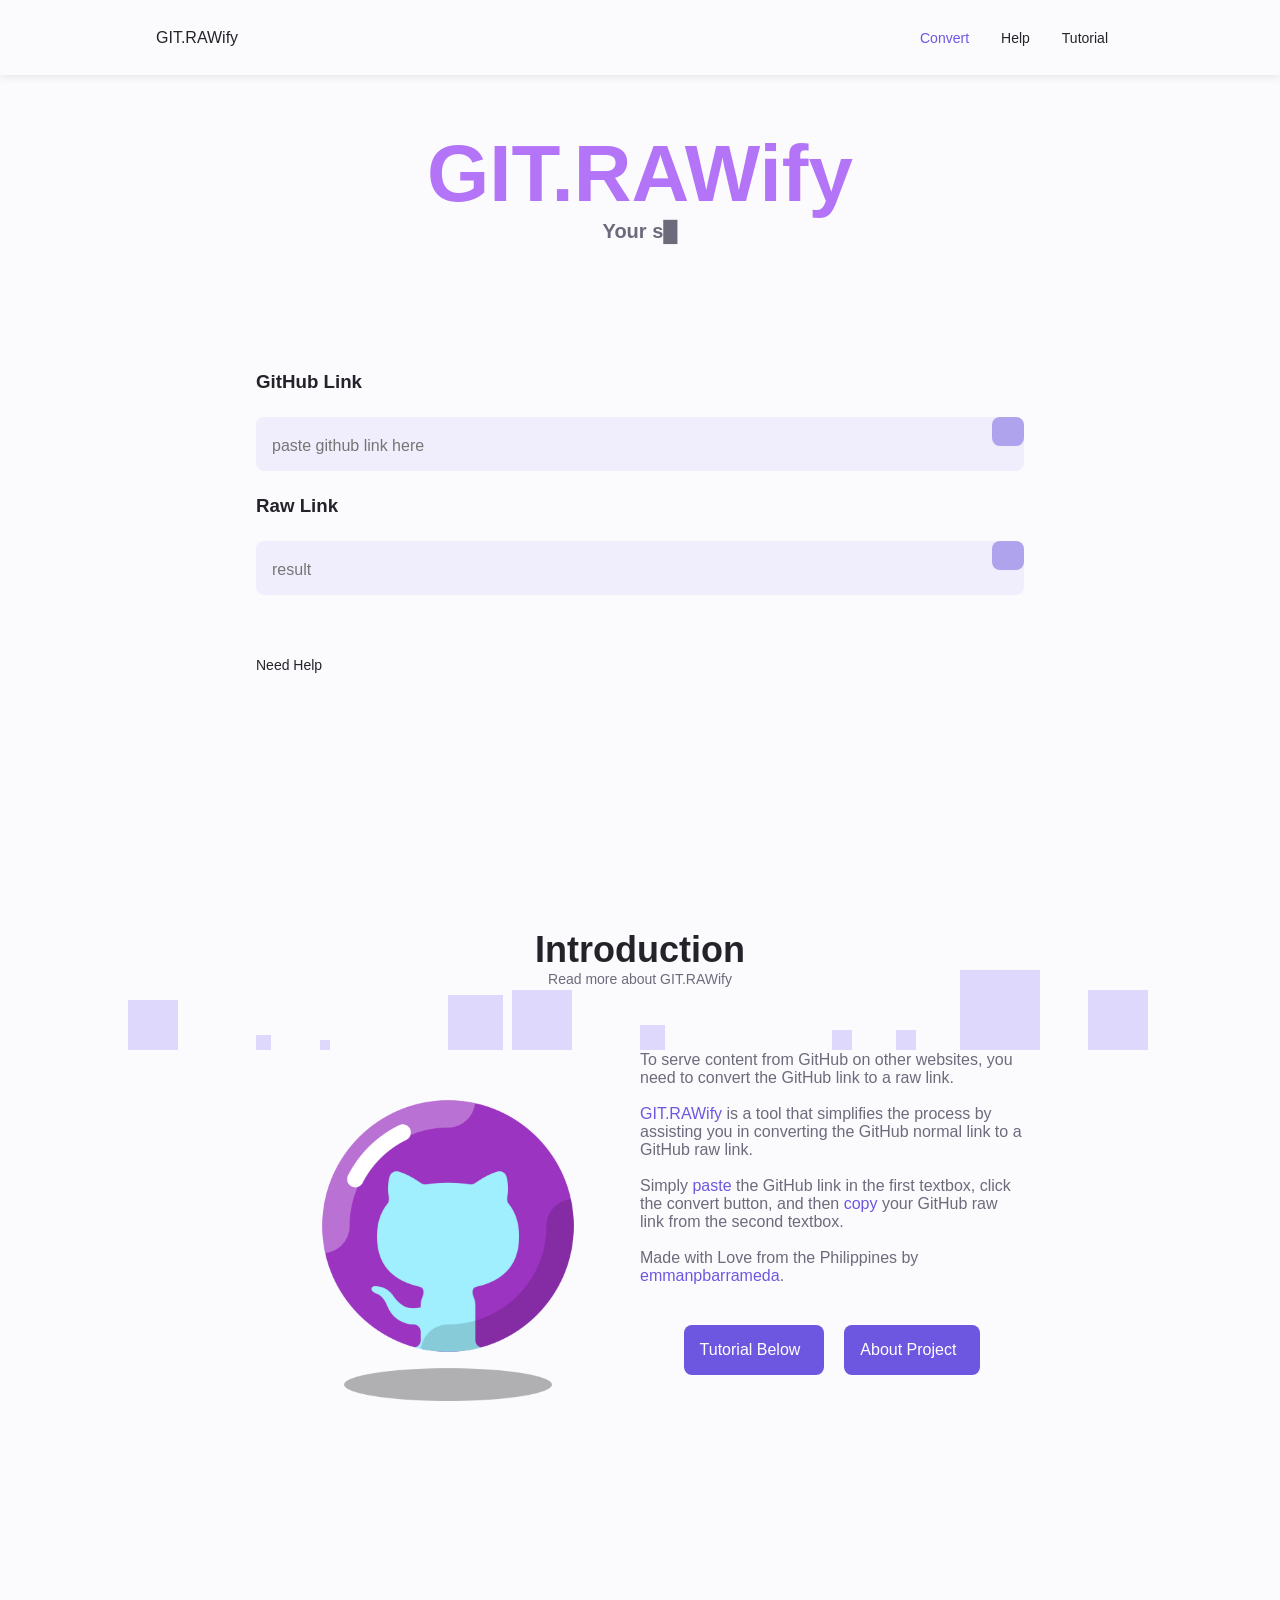
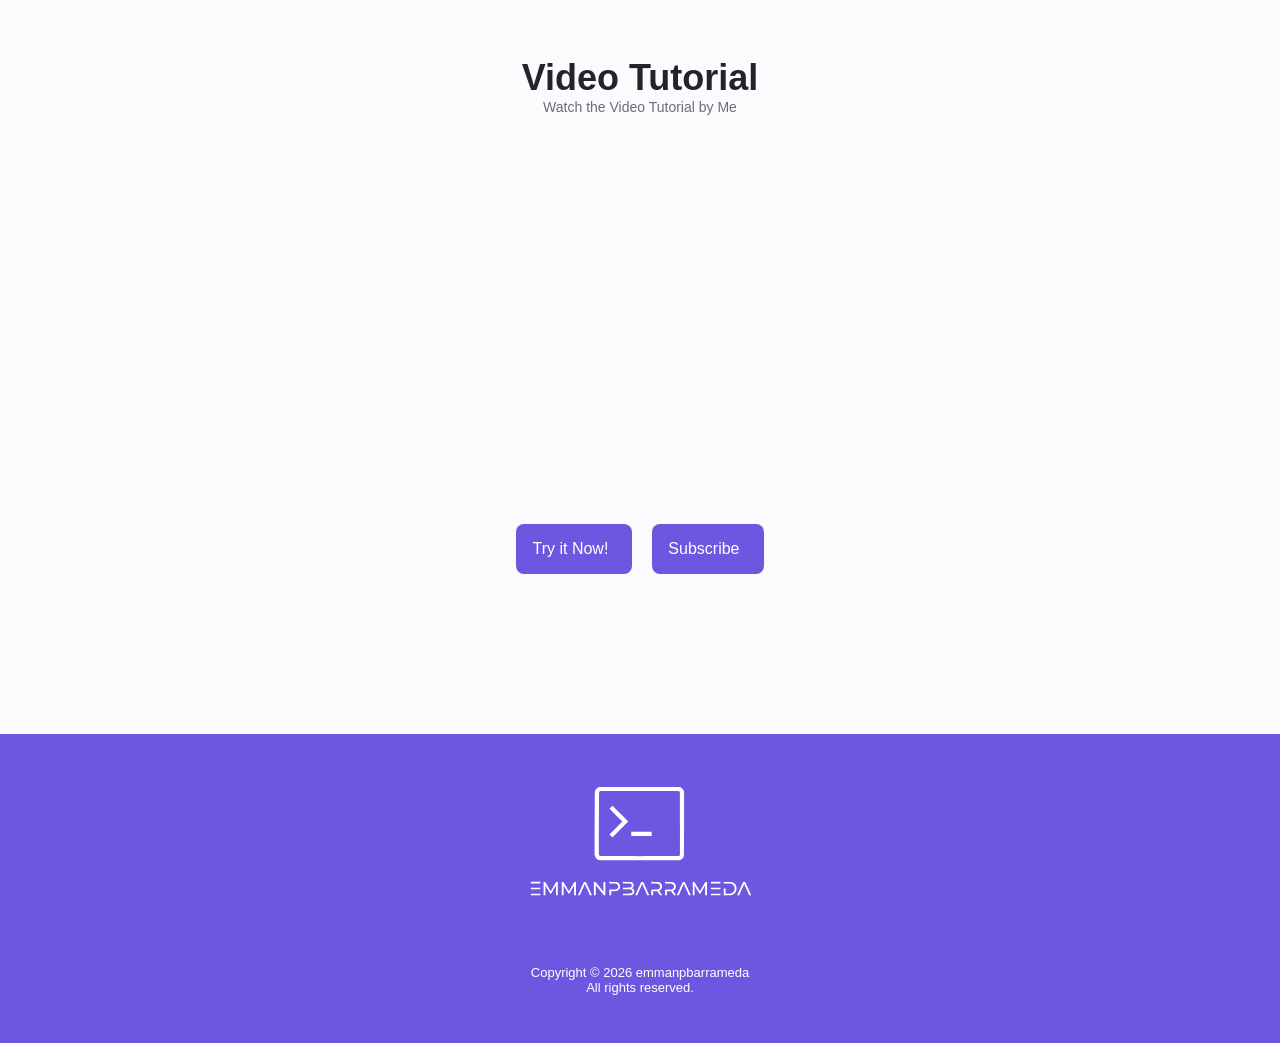
==== commit 0d2815b1: "adjustments" ====
--- a/index.html
+++ b/index.html
@@ -162,6 +162,12 @@
             </a>
           </li>
 
+          <li class="nav__item">
+            <a href="#tutorial" class="nav__link noSelect">
+              <i class="uil uil-presentation-play nav__icon"></i> Tutorial
+            </a>
+          </li>          
+
            <!--
           <li class="nav__item">
             <a href="#about" class="nav__link noSelect">
@@ -259,23 +265,62 @@
           <a href="https://emmanpbarrameda.github.io/" target="_blank" rel="noopener noreferrer">
             <colorTextHighlight>emmanpbarrameda</colorTextHighlight></a>.
         </p>
-        
-        <!-- TRY IT NOW BUTTON -->
-        <div class="about__buttons">
-          <a  href="#convert" class="button button--flex">
-            Try it Now!<i class="uil uil-angle-double-up button__icon"></i></a>
+
+
+        <!-- 2 BUTTONS BELOW -->
+
+        <div class="about__btns__container">
+
+          <!-- TRY IT NOW BUTTON -->
+          <div class="about__buttons">
+            <a href="#tutorial" class="button button--flex">
+              Tutorial Below<i class="uil uil-angle-double-down button__icon"></i></a>
+          </div>
+
+          <!-- SOURCE CODE BUTTON -->
+          <div class="about__buttons">
+            <a class="button button--flex">
+              About Project<i class="uil uil-user-exclamation button__icon"></i></a>
+          </div>
+
         </div>
 
-        <!-- SOURCE CODE BUTTON -->
-        <div class="about__buttons">
-          <a class="button button--flex">
-            Source<i class="uil uil-arrow button__icon"></i></a>
-        </div>
+
 
       </div>
     </div>
 
   </section>  
+
+
+  <!--==================== TUTORIAL ====================-->
+
+  <section class="tutorial section reveal fade-bottom" id="tutorial">
+    <h2 class="section__title">Video Tutorial</h2>
+    <span class="section__subtitle">Watch the Video Tutorial by Me</span>
+
+    <div class="video__container">
+      <iframe width="560" height="315" src="https://www.youtube-nocookie.com/embed/wVsiCJ4JxBY" title="YouTube video player" frameborder="0" allow="accelerometer; autoplay; clipboard-write; encrypted-media; gyroscope; picture-in-picture; web-share" allowfullscreen></iframe>
+    </div>  
+    
+    <div class="video__btns__container">
+
+
+      <!-- TRY NOW -->
+      <div class="video__down_buttons">
+        <a href="#convert" class="button button--flex">
+          Try it Now!<i class="uil uil-angle-double-up button__icon"></i></a>
+      </div>  
+
+      <!-- SOURCE CODE -->
+      <div class="video__down_buttons">
+        <a class="button button--flex">
+          Subscribe<i class="uil uil-youtube button__icon"></i></a>
+      </div>        
+
+    </div>
+
+  </section>    
   
 
 
--- a/assets/css/styles.css
+++ b/assets/css/styles.css
@@ -794,6 +794,7 @@
 
 /*==================== ABOUT ====================*/
 
+
 .about__img {
   width: 200px;
   border-radius: 0.5rem;
@@ -836,10 +837,48 @@
   text-align: center;
 }
 
+.about__btns__container {
+  display: flex;
+  justify-content: center;
+  align-items: center;
+  margin-top: 20px;
+}
+
 .about__buttons {
   display: flex;
   justify-content: center;
-}
+  align-items: center;
+  margin: 0 10px;
+}
+
+
+
+  .video__container {
+    position: relative;
+    display: flex;
+    justify-content: center;
+    align-items: center;
+    max-width: 300px;
+    margin: 0 auto;
+  }
+
+  .video__container iframe {
+    width: 100%;
+  }  
+
+
+  .video__btns__container {
+    display: flex;
+    justify-content: center;
+    align-items: center;
+    margin-top: 30px;
+  }
+  
+  .video__down_buttons {
+    margin: 0 10px;
+  }  
+
+
 
 
 /*==================== FOOTER ====================*/
@@ -1129,7 +1168,7 @@
     font-size: var(--normal-font-size);
     margin-bottom: 5rem;
   }    
-
+  
   .footer__logo_image {
     width: 50%; /* Adjust the width as desired */
   }  
@@ -1169,6 +1208,11 @@
     grid-template-columns: repeat(2, 1fr);
   }  
 
+  .video__container {
+    max-width: 400px;
+  }
+
+
   .footer__socials {    
     justify-self: flex-end;
   }
@@ -1252,7 +1296,7 @@
 
   
   .about__container {
-    column-gap: 2rem;
+    column-gap: 0rem;
   }
 
   .about__img {
@@ -1289,6 +1333,11 @@
     grid-template-columns: repeat(1, 1fr);
   }
 
+
+
+  .video__container {
+    max-width: 500px;
+  }  
 
 
   .footer__container {
@@ -1352,6 +1401,10 @@
     width: 800px;
   }  
 
+
+  .video__container {
+    max-width: 650px;
+  }    
 
 
   .footer__logo_image {
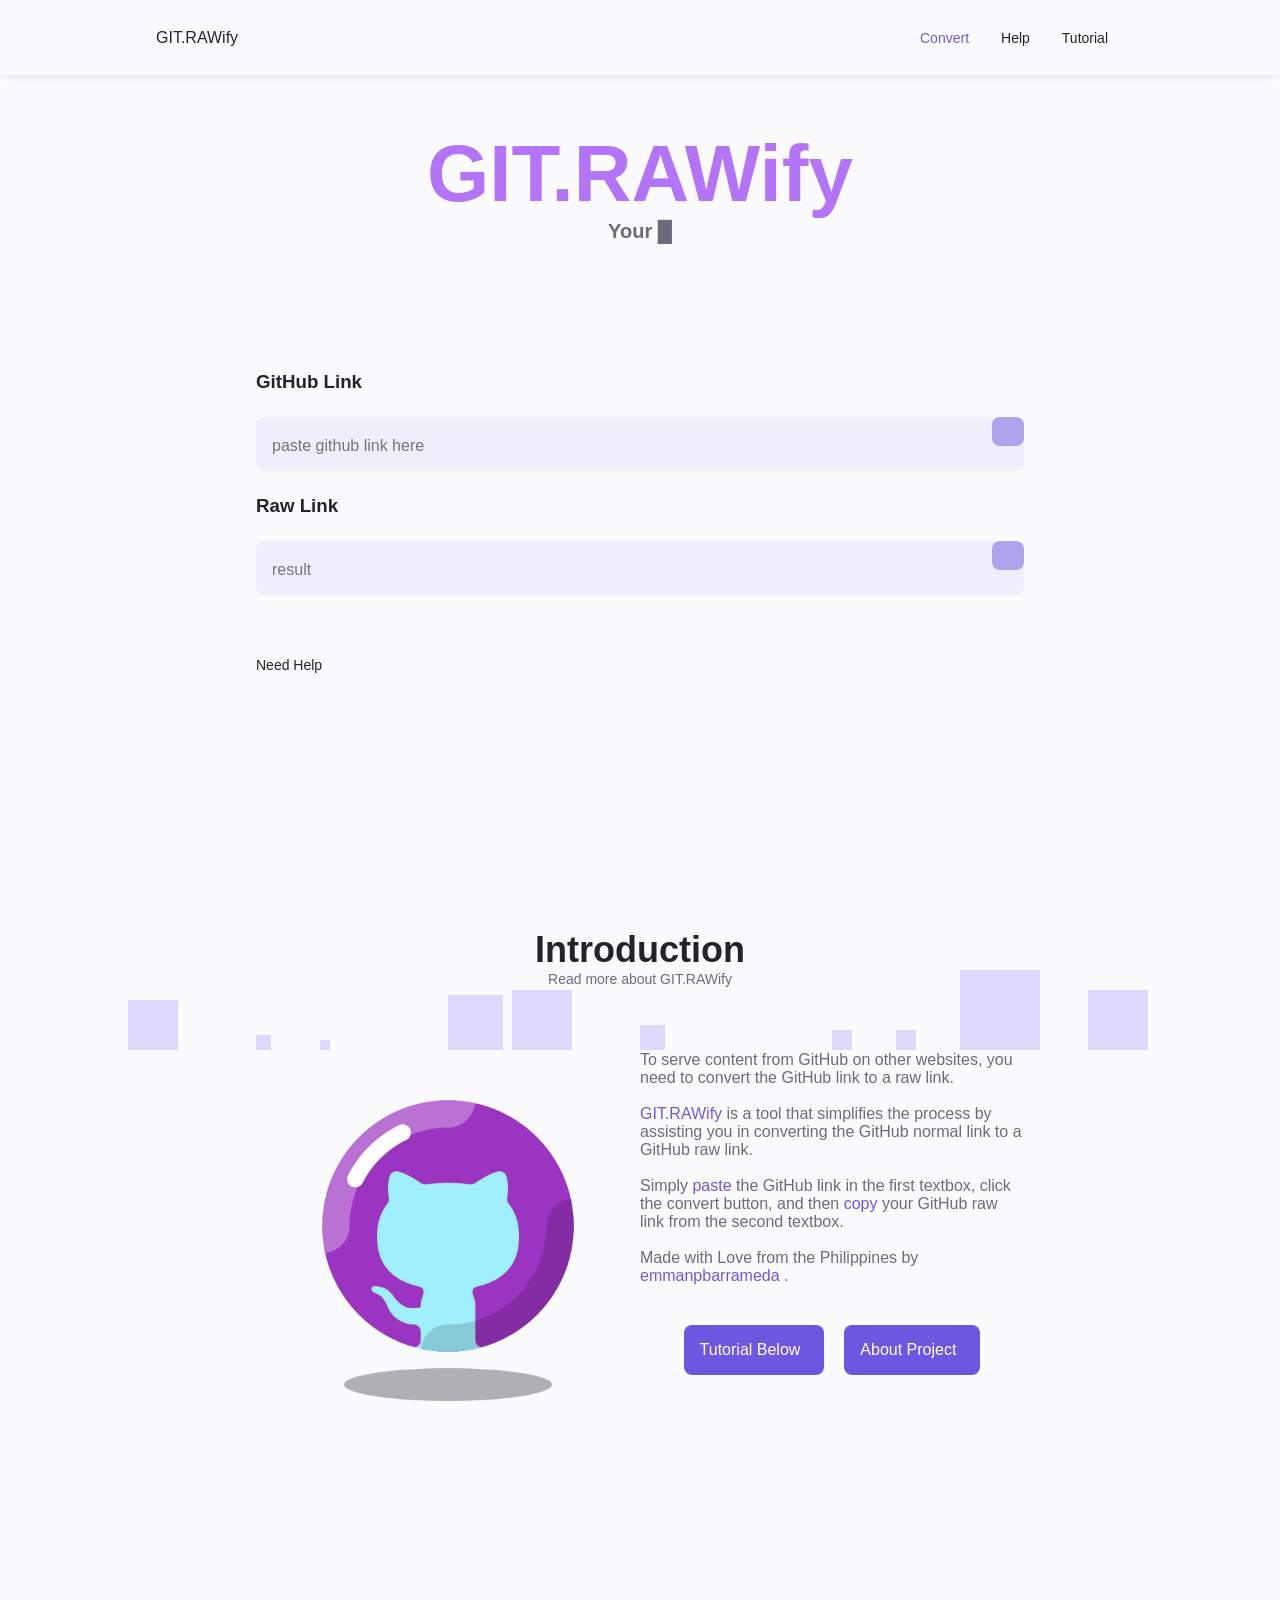
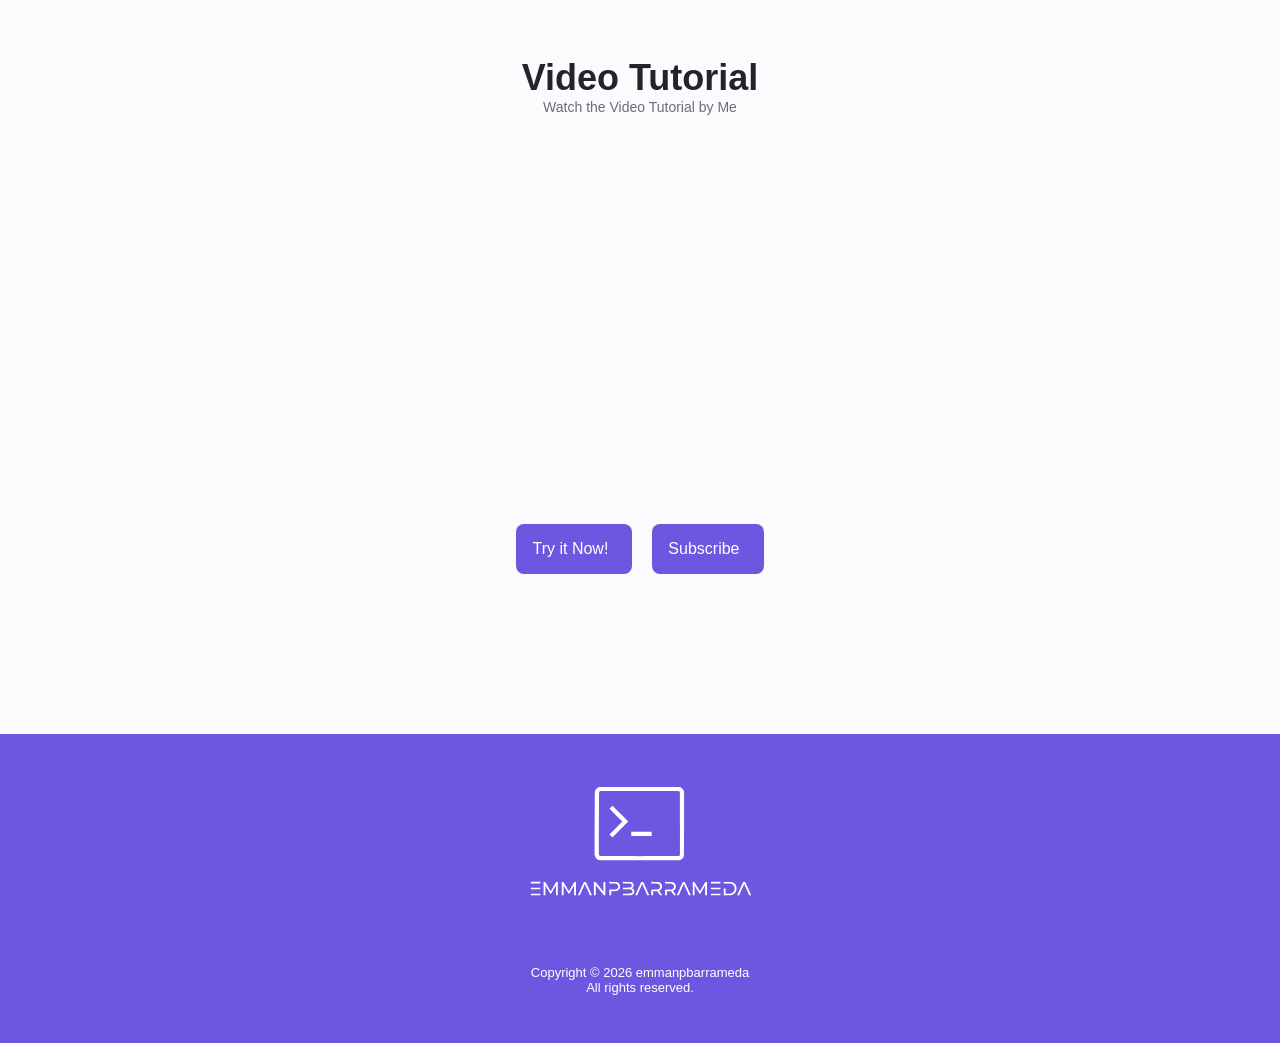
==== commit 039040b1: "new features added" ====
--- a/index.html
+++ b/index.html
@@ -4,13 +4,13 @@
 <head>
   <meta charset="UTF-8" />
   <meta name="viewport" content="width=device-width, initial-scale=1.0, maximum-scale=1, user-scalable=no" />
-  <title>𝗚𝗜𝗧.𝗥𝗔𝗪𝘪𝘧𝘺 · GitHub Raw Link Generator</title>
+  <title>𝗚𝗜𝗧.𝗥𝗔𝗪𝘪𝘧𝘺 · GitHub Link to Raw Link Converter</title>
   <meta name="description" content="Your shortcut to Generate Raw GitHub Links" />
   <meta http-equiv="imagetoolbar" content="no" />
 
   <!-- https://search.google.com/search-console/about VERIFICATION -->
   <meta name="google-site-verification" content="NcXe_fwBOSWUA2PsHR3at5FBIBAAYVUYCbswnGGYQX0" />
-  
+
   <!-- SITEMAP NEEDS! 
   https://sosteve.medium.com/your-next-js-website-isnt-on-google-time-to-fix-it-c8f92f515e35
   -->
@@ -166,9 +166,9 @@
             <a href="#tutorial" class="nav__link noSelect">
               <i class="uil uil-presentation-play nav__icon"></i> Tutorial
             </a>
-          </li>          
-
-           <!--
+          </li>
+
+          <!--
           <li class="nav__item">
             <a href="#about" class="nav__link noSelect">
               <i class="uil uil-user nav__icon"></i> About
@@ -200,7 +200,9 @@
     <!--==================== CONVERT ====================-->
 
     <section class="convert section" id="convert">
-      <h2 class="section__title convert__title"><convertTitleStyle>GIT.RAWify</convertTitleStyle></h2>
+      <h2 class="section__title convert__title">
+        <convertTitleStyle>GIT.RAWify</convertTitleStyle>
+      </h2>
       <span class="section__subtitle convert__subtitle">.</span>
 
 
@@ -212,8 +214,10 @@
           <!-- INPUT/PASTE DATA -->
           <h3 class="contact-availability__title">GitHub Link</h3>
           <div class="convert__content">
-            <input type="text" id="githubLink" class="convert__input inputted__text" placeholder="paste github link here" required autocomplete="off">
-            <button type="" class="convert__btn" onclick="convertToRawLink()"><i class="uil uil-message button__icon_center"></i>
+            <input type="text" id="githubLink" class="convert__input inputted__text"
+              placeholder="paste github link here" required autocomplete="off">
+            <button type="" class="convert__btn" onclick="convertToRawLink()"><i
+                class="uil uil-message button__icon_center"></i>
             </button>
           </div>
 
@@ -221,18 +225,19 @@
           <h3 class="contact-availability__title">Raw Link</h3>
           <div class="convert__content">
             <input type="text" id="rawLink" class="convert__input converted__text" placeholder="result" readonly>
-            <button type="" class="convert__btn convert__copy_btn" onclick="copyRawLink()"><i class="uil uil-copy button__icon_center"></i>
+            <button type="" class="convert__btn convert__copy_btn" onclick="copyRawLink()"><i
+                class="uil uil-copy button__icon_center"></i>
             </button>
           </div>
 
-      <!--==================== NEED HELP ====================-->
-      <div class="home__scroll">
-        <a href="#help" class="home__scroll-button button--flex">
-          <i class="uil uil-mouse-alt home__scroll-mouse"></i>
-          <span class="home__scroll-name">Need Help</span>
-          <i class="uil uil-arrow-down home__scroll-arrow"></i>
-        </a>
-      </div>
+          <!--==================== NEED HELP ====================-->
+          <div class="home__scroll">
+            <a href="#help" class="home__scroll-button button--flex">
+              <i class="uil uil-mouse-alt home__scroll-mouse"></i>
+              <span class="home__scroll-name">Need Help</span>
+              <i class="uil uil-arrow-down home__scroll-arrow"></i>
+            </a>
+          </div>
 
         </div>
 
@@ -257,13 +262,17 @@
       <div class="about__data">
         <p class="about__description">
           To serve content from GitHub on other websites, you need to convert the GitHub link to a raw link.
-          <br><br><colorTextHighlight>GIT.RAWify</colorTextHighlight> is a tool that simplifies the process by assisting you in converting the GitHub normal
+          <br><br>
+          <colorTextHighlight>GIT.RAWify</colorTextHighlight> is a tool that simplifies the process by assisting you in
+          converting the GitHub normal
           link to a GitHub raw link.
           <br><br>Simply <colorTextHighlight>paste</colorTextHighlight> the GitHub link in the first textbox,
-          click the convert button, and then <colorTextHighlight>copy</colorTextHighlight> your GitHub raw link from the second textbox.
+          click the convert button, and then <colorTextHighlight>copy</colorTextHighlight> your GitHub raw link from the
+          second textbox.
           <br><br>Made with Love from the Philippines by
           <a href="https://emmanpbarrameda.github.io/" target="_blank" rel="noopener noreferrer">
-            <colorTextHighlight>emmanpbarrameda</colorTextHighlight></a>.
+            <colorTextHighlight>emmanpbarrameda</colorTextHighlight>
+          </a>.
         </p>
 
 
@@ -279,18 +288,52 @@
 
           <!-- SOURCE CODE BUTTON -->
           <div class="about__buttons">
-            <a class="button button--flex">
+            <a class="button button--flex popup__button__clicker">
               About Project<i class="uil uil-user-exclamation button__icon"></i></a>
           </div>
 
+          <!-- ABOUT PROJECT MODAL! -->
+          <div class="popup__modal">
+            <div class="popup__modal-content">
+              <h4 class="popup__modal-title">About Project</h4>
+              <i class="uil uil-times popup__modal-close"></i>
+              <ul class="popup__modal-services grid">
+
+                <li class="popup__modal-service">
+                  <i class="uil uil-angle-right popup__modal-icon"></i>
+                  <p>
+                    𝗚𝗜𝗧.𝗥𝗔𝗪𝘪𝘧𝘺 version 1
+                  </p>
+                </li>
+
+                <li class="popup__modal-service">
+                  <i class="uil uil-angle-right popup__modal-icon"></i>
+                  <p>
+                    Created by Emmanuel P. Barrameda
+                    from the Philippines.
+                    Check out My Portfolio <a href="https://emmanpbarrameda.github.io/" target="_blank" rel="noopener noreferrer">
+                      <colorTextHighlight>here</colorTextHighlight></a>
+                  </p>
+                </li>
+
+                <li class="popup__modal-service">
+                  <i class="uil uil-angle-right popup__modal-icon"></i>
+                  <p>
+                    Source Code available <a href="https://github.com/emmanpbarrameda/GIT.RAWify" target="_blank" rel="noopener noreferrer">
+                      <colorTextHighlight>here</colorTextHighlight></a>
+                  </p>
+                </li>                
+
+              </ul>
+            </div>
+          </div>
+
         </div>
 
-
-
       </div>
     </div>
 
-  </section>  
+  </section>
 
 
   <!--==================== TUTORIAL ====================-->
@@ -300,28 +343,30 @@
     <span class="section__subtitle">Watch the Video Tutorial by Me</span>
 
     <div class="video__container">
-      <iframe width="560" height="315" src="https://www.youtube-nocookie.com/embed/wVsiCJ4JxBY" title="YouTube video player" frameborder="0" allow="accelerometer; autoplay; clipboard-write; encrypted-media; gyroscope; picture-in-picture; web-share" allowfullscreen></iframe>
-    </div>  
-    
+      <iframe width="560" height="315" src="https://www.youtube-nocookie.com/embed/wVsiCJ4JxBY"
+        title="YouTube video player" frameborder="0"
+        allow="accelerometer; autoplay; clipboard-write; encrypted-media; gyroscope; picture-in-picture; web-share"
+        allowfullscreen></iframe>
+    </div>
+
     <div class="video__btns__container">
-
 
       <!-- TRY NOW -->
       <div class="video__down_buttons">
         <a href="#convert" class="button button--flex">
           Try it Now!<i class="uil uil-angle-double-up button__icon"></i></a>
-      </div>  
+      </div>
 
       <!-- SOURCE CODE -->
       <div class="video__down_buttons">
         <a class="button button--flex">
           Subscribe<i class="uil uil-youtube button__icon"></i></a>
-      </div>        
+      </div>
 
     </div>
 
-  </section>    
-  
+  </section>
+
 
 
 
@@ -348,14 +393,14 @@
 
         <!------- SOCIAL MEDIA ------->
         <div class="footer__socialmedia_container">
-          
+
           <!------- EMAIL ------->
           <div class="footer__socialmedia ft_1">
             <a href="" class="email_Link" target="_blank">
               <i class="uil uil-envelope footer__socialmedia_icon"></i>
               <span class="footer__hover_text">Email</span>
             </a>
-          </div> 
+          </div>
 
           <!------- PORTFOLIO ------->
           <div class="footer__socialmedia ft_2">
@@ -371,15 +416,15 @@
               <i class="uil uil-github footer__socialmedia_icon"></i>
               <span class="footer__hover_text">My GitHub</span>
             </a>
-          </div>    
-          
+          </div>
+
           <!------- LINKEDIN ------->
           <div class="footer__socialmedia ft_4">
             <a href="" class="linkedin_Link" target="_blank">
               <i class="uil uil-linkedin-alt footer__socialmedia_icon"></i>
               <span class="footer__hover_text">LinkedIn</span>
             </a>
-          </div>               
+          </div>
 
           <!------- FB ------->
           <div class="footer__socialmedia ft_5">
@@ -390,8 +435,8 @@
           </div>
 
         </div>
-      
-        
+
+
       </div>
 
       <p class="footer__copy">Copyright © <span current-year></span> emmanpbarrameda<br>All rights reserved.</p>
--- a/assets/css/styles.css
+++ b/assets/css/styles.css
@@ -25,7 +25,8 @@
   --first-color-second: hsl(var(--hue-color), 69%, 61%);
   --first-color-alt: hsl(var(--hue-color), 57%, 53%);
   --first-color-lighter: hsl(var(--hue-color), 92%, 85%);
-  --first-color-lighter-transparent: hsl(var(--hue-color), 92%, 85%, 0.5); /* floating animation bg color */
+  --first-color-lighter-transparent: hsl(var(--hue-color), 92%, 85%, 0.5);
+  /* floating animation bg color */
   --title-color: hsl(var(--hue-color), 8%, 15%);
   --text-color: hsl(var(--hue-color), 8%, 45%);
   --text-color-light: hsl(var(--hue-color), 8%, 65%);
@@ -37,7 +38,8 @@
   --scroll-bar-color: hsl(var(--hue-color), 12%, 90%);
   --scroll-thumb-color: hsl(var(--hue-color), 12%, 65%);
   --scroll-thumb-color-hovered: hsl(var(--hue-color), 12%, 55%);
-  --shadow: hsl(var(--hue-color), 92%, 85%, 50); /* filter drop shadow */
+  --shadow: hsl(var(--hue-color), 92%, 85%, 50);
+  /* filter drop shadow */
   --text-highlight-gradient-1: linear-gradient(to left, #B374F8, #4da3ff);
 
   /*========== Font and typography ==========*/
@@ -60,7 +62,7 @@
   --font-bold: 800;
   /*========== Margines ==========*/
   /* .25rem = 4px, .5rem = 8px, .75rem = 12px ... */
-  --mb-0: 0rem;  
+  --mb-0: 0rem;
   --mb-0-25: 0.25rem;
   --mb-0-5: 0.5rem;
   --mb-0-75: 0.75rem;
@@ -92,8 +94,10 @@
 
 body.dark-theme {
   /* HSL color mode */
-  --shadow: hsl(var(--hue-color), 69%, 61%, 0.7); /* filter drop shadow */
-  --first-color-lighter-transparent: hsl(var(--hue-color), 69%, 61%, 0.08); /* floating animation bg color */
+  --shadow: hsl(var(--hue-color), 69%, 61%, 0.7);
+  /* filter drop shadow */
+  --first-color-lighter-transparent: hsl(var(--hue-color), 69%, 61%, 0.08);
+  /* floating animation bg color */
   --first-color-second: hsl(var(--hue-color), 30%, 8%);
   --title-color: hsl(var(--hue-color), 8%, 95%);
   --text-color: hsl(var(--hue-color), 8%, 75%);
@@ -113,7 +117,8 @@
 }
 
 .nav__btns i {
-  font-size: var(--h1-font-size); /* Adjust the size as of icons */
+  font-size: var(--h1-font-size);
+  /* Adjust the size as of icons */
 }
 
 .change-theme {
@@ -122,16 +127,16 @@
   margin-right: var(--mb-1);
   cursor: pointer;
   transition: transform 0.3s, opacity 0.3s;
-  
+
   /* ANIMATION */
   animation-name: rotate;
   animation-duration: 0.7s;
-  animation-iteration-count: 12;  
+  animation-iteration-count: 12;
   animation-play-state: running;
   filter: drop-shadow(0px 10px 10px var(--shadow));
 }
 
-.change-theme:hover { 
+.change-theme:hover {
   color: var(--first-color);
   transform: rotate(360deg);
   filter: drop-shadow(0px 5px 5px var(--shadow));
@@ -142,6 +147,7 @@
   0% {
     transform: rotate(0);
   }
+
   100% {
     transform: rotate(360deg);
   }
@@ -168,10 +174,14 @@
   color: var(--text-color);
 
   /* DISABLE COPYING TEXT */
-  -webkit-user-select: none; /* Disable text selection for WebKit browsers */
-  -moz-user-select: none; /* Disable text selection for Mozilla browsers */
-  -ms-user-select: none; /* Disable text selection for Microsoft browsers */
-  user-select: none; /* Disable text selection for all browsers */    
+  -webkit-user-select: none;
+  /* Disable text selection for WebKit browsers */
+  -moz-user-select: none;
+  /* Disable text selection for Mozilla browsers */
+  -ms-user-select: none;
+  /* Disable text selection for Microsoft browsers */
+  user-select: none;
+  /* Disable text selection for all browsers */
 
   overflow-x: hidden;
 
@@ -197,11 +207,14 @@
 img {
   max-width: 100%;
   height: auto;
-  pointer-events: none;  /* Disable Saving Image */
-}
-
-.color__text_highlight, colorTextHighlight {
-  color: var(--first-color); /* Change the color to your desired value */
+  pointer-events: none;
+  /* Disable Saving Image */
+}
+
+.color__text_highlight,
+colorTextHighlight {
+  color: var(--first-color);
+  /* Change the color to your desired value */
   font-weight: var(--font-medium);
 }
 
@@ -260,7 +273,7 @@
   left: 0;
   z-index: var(--z-fixed);
   background-color: var(--body-color);
-  box-shadow: 0 1px 10px rgba(0, 0, 0, 0.10); 
+  box-shadow: 0 1px 10px rgba(0, 0, 0, 0.10);
 }
 
 /*==================== NAV ====================*/
@@ -293,7 +306,8 @@
 }
 
 @media screen and (max-width: 767px) {
-  .nav__menu {  /* nav__toggle Design on Popup */
+  .nav__menu {
+    /* nav__toggle Design on Popup */
     position: fixed;
     bottom: -100%;
     left: 0;
@@ -382,8 +396,10 @@
   background-color: var(--first-color);
   z-index: 101;
 
-  -webkit-backdrop-filter: blur(85px); /* Safari 9+, Safari on iOS 9+ */
-  backdrop-filter: blur(85px); /* Modern Browsers */
+  -webkit-backdrop-filter: blur(85px);
+  /* Safari 9+, Safari on iOS 9+ */
+  backdrop-filter: blur(85px);
+  /* Modern Browsers */
 }
 
 
@@ -396,16 +412,20 @@
   font-weight: bold;
   font-size: 20vh;
   opacity: 0.8;
-  animation: pulse 3.0s infinite; /* speed of animation */
+  animation: pulse 3.0s infinite;
+  /* speed of animation */
 }
 
 .loader img {
   display: block;
   width: 500px;
-  margin: 0 auto; /* Center the image horizontally */
-  margin-top: calc(50vh - 480px); /* Center the image vertically */
+  margin: 0 auto;
+  /* Center the image horizontally */
+  margin-top: calc(50vh - 480px);
+  /* Center the image vertically */
   margin-bottom: 10px;
-  animation: pulse 3.0s infinite; /* Speed of animation */
+  animation: pulse 3.0s infinite;
+  /* Speed of animation */
 }
 
 .loading__copyright {
@@ -506,38 +526,45 @@
 .reveal.active {
   opacity: 1;
 }
+
 .active.fade-bottom {
   -webkit-animation: fade-bottom 0.8s linear;
-  -moz-animation: fade-bottom 0.8s linear;  
+  -moz-animation: fade-bottom 0.8s linear;
   animation: fade-bottom 0.8s linear;
 }
+
 .active.fade-left {
   -webkit-animation: fade-bottom 0.8s linear;
   -moz-animation: fade-bottom 0.8s linear;
   animation: fade-left 0.4s ease-in;
 }
+
 .active.fade-right {
   -webkit-animation: fade-bottom 0.8s linear;
   -moz-animation: fade-bottom 0.8s linear;
   animation: fade-right 0.5s ease-in;
 }
+
 @keyframes fade-bottom {
   0% {
     -webkit-transform: translateY(50px);
     transform: translateY(50px);
     opacity: 0;
   }
+
   100% {
     -webkit-transform: translateY(0px);
     transform: translateY(0);
     opacity: 1;
   }
 }
+
 @keyframes fade-left {
   0% {
     transform: translateX(-50px);
     opacity: 0;
   }
+
   100% {
     transform: translateX(0);
     opacity: 1;
@@ -549,6 +576,7 @@
     transform: translateX(50px);
     opacity: 0;
   }
+
   100% {
     transform: translateX(0);
     opacity: 1;
@@ -652,27 +680,28 @@
 
 /* GRADIENT MAIN TITLE COLOR */
 convertTitleStyle {
-  background: linear-gradient(
-      to right,
+  background: linear-gradient(to right,
       #B374F8 20%,
       #4da3ff 30%,
       #3593f7 70%,
-      #b272f7 80%
-  );
+      #b272f7 80%);
   -webkit-background-clip: text;
   background-clip: text;
   -webkit-text-fill-color: transparent;
   text-fill-color: transparent;
   background-size: 500% auto;
   animation: textShine 5s ease-in-out infinite alternate;
-} /* SOURCE: https://www.amitmerchant.com/animated-gradient-effect-in-css/ */
+}
+
+/* SOURCE: https://www.amitmerchant.com/animated-gradient-effect-in-css/ */
 
 @keyframes textShine {
   0% {
-      background-position: 0% 50%;
-  }
+    background-position: 0% 50%;
+  }
+
   100% {
-      background-position: 100% 50%;
+    background-position: 100% 50%;
   }
 }
 
@@ -685,20 +714,26 @@
 }
 
 .convert__content {
-  position: relative; /* Add position property */
-  display: flex; /* Add display property */
-  align-items: center; /* Add align-items property */
+  position: relative;
+  /* Add position property */
+  display: flex;
+  /* Add display property */
+  align-items: center;
+  /* Add align-items property */
   background-color: var(--input-color);
   border-radius: 0.5rem;
   padding: 0.75rem 1rem 0.50rem;
-  justify-content: space-between; /* Add justify-content property */
+  justify-content: space-between;
+  /* Add justify-content property */
 }
 
 .convert__input {
   flex: 1;
-  align-items: center; /* Add align-items property */
+  align-items: center;
+  /* Add align-items property */
   min-width: 0;
-  max-width: calc(100% - 45px); /* Adjust the value based on your button width and padding */
+  max-width: calc(100% - 45px);
+  /* Adjust the value based on your button width and padding */
   background-color: var(--input-color);
   color: var(--text-color);
   font-family: var(--body-font);
@@ -711,6 +746,7 @@
   text-overflow: ellipsis;
   white-space: nowrap;
 }
+
 /* MOUSE COPY BACKGROUND COLOR */
 .convert__input::selection {
   background-color: var(--first-color-lighter);
@@ -734,7 +770,8 @@
     -webkit-background-clip: text;
     -webkit-text-fill-color: var(--text-color);
     -webkit-background-clip: text;
-} */   /* answer from: https://stackoverflow.com/a/75295943 */
+} */
+/* answer from: https://stackoverflow.com/a/75295943 */
 
 
 .convert__btn {
@@ -746,7 +783,8 @@
   align-items: center;
   background-color: var(--first-color);
   color: #fff;
-  padding: 0.90rem 1rem; /*height and width of button */
+  padding: 0.90rem 1rem;
+  /*height and width of button */
   border-radius: 0.5rem;
   font-weight: var(--font-medium);
   font-family: var(--body-font);
@@ -853,30 +891,103 @@
 
 
 
-  .video__container {
-    position: relative;
-    display: flex;
-    justify-content: center;
-    align-items: center;
-    max-width: 300px;
-    margin: 0 auto;
-  }
-
-  .video__container iframe {
-    width: 100%;
-  }  
-
-
-  .video__btns__container {
-    display: flex;
-    justify-content: center;
-    align-items: center;
-    margin-top: 30px;
-  }
-  
-  .video__down_buttons {
-    margin: 0 10px;
-  }  
+
+/*==================== MODAL ====================*/
+
+.popup__modal {
+  position: fixed;
+  top: 0;
+  left: 0;
+  bottom: 0;
+  right: 0;
+  background-color: rgba(0, 0, 0, 0.5);
+  display: flex;
+  justify-content: center;
+  align-items: center;
+  padding: 0 1rem;
+  z-index: var(--z-modal);
+  opacity: 0;
+  visibility: hidden;
+  transform: 0.3s;
+}
+
+.popup__modal-content {
+  position: relative;
+  background-color: var(--container-color);
+  padding: 1.5rem;
+  border-radius: 0.5rem;
+}
+
+.popup__modal-services {
+  row-gap: 1rem;
+}
+
+.popup__modal-service {
+  display: flex;
+}
+
+.popup__modal-title {
+  font-size: var(--h3-font-size);
+  font-weight: var(--font-medium);
+  margin-bottom: var(--mb-1-5);
+}
+
+.popup__modal-close {
+  position: absolute;
+  top: 1rem;
+  right: 1rem;
+  font-size: 1.5rem;
+  color: var(--first-color);
+  background: none;
+  border: none;
+  cursor: pointer;
+}
+
+.popup__modal-icon {
+  color: var(--first-color);
+  margin-right: var(--mb-0-25);
+}
+
+/* Active Modal */
+
+.active-modal {
+  opacity: 1;
+  visibility: visible;
+}
+
+.disable-scroll {
+  overflow: hidden;
+}
+
+
+
+
+/*==================== VIDEO CONTAINER ====================*/
+
+.video__container {
+  position: relative;
+  display: flex;
+  justify-content: center;
+  align-items: center;
+  max-width: 300px;
+  margin: 0 auto;
+}
+
+.video__container iframe {
+  width: 100%;
+}
+
+
+.video__btns__container {
+  display: flex;
+  justify-content: center;
+  align-items: center;
+  margin-top: 30px;
+}
+
+.video__down_buttons {
+  margin: 0 10px;
+}
 
 
 
@@ -944,6 +1055,7 @@
   align-items: center;
   transition: transform 0.3s, opacity 0.3s;
 }
+
 .footer__logo_container:hover {
   /*animation while hovering */
   transform: scale(1.09);
@@ -952,7 +1064,8 @@
 
 /* MY OFFICIAL LOGO */
 .footer__logo_image {
-  width: 40%; /* Adjust the width as desired */
+  width: 40%;
+  /* Adjust the width as desired */
 }
 
 
@@ -966,7 +1079,8 @@
 
 /* SOCIAL MEDIA MARGIN */
 .footer__socialmedia {
-  margin: 0 10px; /* Adjust the margin */
+  margin: 0 10px;
+  /* Adjust the margin */
 }
 
 /* FOOTER SOCIAL MEDIA ICON */
@@ -983,20 +1097,30 @@
   font-size: var(--smaller-font-size);
   font-weight: var(--font-medium);
 }
+
 .footer__socialmedia:hover .footer__hover_text {
   display: inline;
 }
 
 
 /* FOOTER HOVER ON EACH SOCIAL MEDIA */
-.ft_1, .ft_2, .ft_3, .ft_4, .ft_5  {
+.ft_1,
+.ft_2,
+.ft_3,
+.ft_4,
+.ft_5 {
   transition: transform 0.3s, opacity 0.3s;
 }
-.ft_1:hover, .ft_2:hover, .ft_3:hover, .ft_4:hover, .ft_5:hover {
+
+.ft_1:hover,
+.ft_2:hover,
+.ft_3:hover,
+.ft_4:hover,
+.ft_5:hover {
   filter: drop-shadow(0px 12px 12px var(--shadow));
   /*animation while hovering */
   transform: scale(1.09);
-  opacity: 0.9;    
+  opacity: 0.9;
 }
 
 
@@ -1012,12 +1136,16 @@
   font-weight: var(--font-medium);
   font-family: var(--body-font);
   font-size: 1rem;
-  width: 185px; /* Adjust the width as per your requirement */
+  width: 185px;
+  /* Adjust the width as per your requirement */
   transition: transform 0.3s, opacity 0.3s;
 
-  outline: none; /* Remove outline */
-  border: none; /* Remove border */
-  box-shadow: none; /* Remove box shadow */  
+  outline: none;
+  /* Remove outline */
+  border: none;
+  /* Remove border */
+  box-shadow: none;
+  /* Remove box shadow */
 }
 
 .btn__Email.button--flex {
@@ -1142,13 +1270,18 @@
     column-gap: 0;
   }
 
+  .popup__modal {
+    padding: 0 0.5rem;
+  }
+
   .footer__logo_image {
-    width: 50%; /* Adjust the width as desired */
-  }  
+    width: 50%;
+    /* Adjust the width as desired */
+  }
 
   .footer__logo_container {
     margin-top: var(--mb-2);
-  }   
+  }
 
 }
 
@@ -1164,22 +1297,24 @@
   .convert__title {
     font-size: 3rem;
   }
+
   .convert__subtitle {
     font-size: var(--normal-font-size);
     margin-bottom: 5rem;
-  }    
-  
+  }
+
   .footer__logo_image {
-    width: 50%; /* Adjust the width as desired */
-  }  
+    width: 50%;
+    /* Adjust the width as desired */
+  }
 
   .footer__logo_container {
     margin-top: var(--mb-2);
-  }  
-  
+  }
+
   .convert__form {
     width: 500px;
-  } 
+  }
 
 }
 
@@ -1199,27 +1334,29 @@
   .convert__title {
     font-size: 3.5rem;
   }
+
   .convert__subtitle {
     font-size: var(--h3-font-size);
     margin-bottom: 7rem;
-  }  
+  }
 
   .about__container {
     grid-template-columns: repeat(2, 1fr);
-  }  
+  }
 
   .video__container {
     max-width: 400px;
   }
 
 
-  .footer__socials {    
+  .footer__socials {
     justify-self: flex-end;
   }
 
   .footer__logo_image {
-    width: 40%; /* Adjust the width as desired */
-  }  
+    width: 40%;
+    /* Adjust the width as desired */
+  }
 
 }
 
@@ -1251,7 +1388,8 @@
   }
 
   .nav__btns i {
-    font-size: var(--h3-font-size); /* Adjust the size as of icons */
+    font-size: var(--h3-font-size);
+    /* Adjust the size as of icons */
   }
 
   .header {
@@ -1294,7 +1432,7 @@
     display: block;
   }
 
-  
+
   .about__container {
     column-gap: 0rem;
   }
@@ -1316,10 +1454,15 @@
   }
 
 
+  .popup__modal-content {
+    width: 450px;
+  }
+
 
   .convert__title {
     font-size: 4rem;
   }
+
   .convert__subtitle {
     font-size: var(--h3-font-size);
     margin-bottom: 7rem;
@@ -1327,7 +1470,7 @@
 
   .convert__form {
     width: 700px;
-  }  
+  }
 
   .convert__inputs {
     grid-template-columns: repeat(1, 1fr);
@@ -1337,7 +1480,7 @@
 
   .video__container {
     max-width: 500px;
-  }  
+  }
 
 
   .footer__container {
@@ -1362,12 +1505,13 @@
   }
 
   .footer__logo_image {
-    width: 25%; /* Adjust the width as desired */
+    width: 25%;
+    /* Adjust the width as desired */
   }
 
   .footer__logo_container {
     margin-top: var(--mb-1);
-  }    
+  }
 
 }
 
@@ -1392,6 +1536,7 @@
   .convert__title {
     font-size: var(--huge-font-size);
   }
+
   .convert__subtitle {
     font-size: var(--h3-font-size);
     margin-bottom: 8rem;
@@ -1399,21 +1544,22 @@
 
   .convert__form {
     width: 800px;
-  }  
+  }
 
 
   .video__container {
     max-width: 650px;
-  }    
+  }
 
 
   .footer__logo_image {
-    width: 30%; /* Adjust the width as desired */
+    width: 30%;
+    /* Adjust the width as desired */
   }
 
   .footer__logo_container {
     margin-top: var(--mb-1);
-  } 
+  }
 
 }
 
@@ -1454,7 +1600,8 @@
   background: var(--first-color-lighter-transparent);
   bottom: -150px;
   animation: animate 25s linear infinite;
-  z-index: -2; /* Move the circles behind other elements */
+  z-index: -2;
+  /* Move the circles behind other elements */
 }
 
 .circle_bubble__anim div:nth-child(1) {
@@ -1539,13 +1686,16 @@
 /* java script: showAlertToast function */
 
 .toast {
-  z-index: 9999; /* Adjust the z-index value as needed */
+  z-index: 9999;
+  /* Adjust the z-index value as needed */
   position: fixed;
   top: 25px;
-  right: 10px; /* Default value for screens wider than 350px */
+  right: 10px;
+  /* Default value for screens wider than 350px */
   border-radius: 12px;
   background: var(--container-color);
-  padding: 20px 30px 20px 25px; /* Length of toast on: top, right, bottom, left */
+  padding: 20px 30px 20px 25px;
+  /* Length of toast on: top, right, bottom, left */
   box-shadow: 0 6px 20px -5px rgba(0, 0, 0, 0.1);
   overflow: hidden;
   transform: translateX(calc(100% + 30px));
@@ -1627,38 +1777,41 @@
 
 @keyframes progress {
   0% {
-      transform: translateX(0);
-  }
+    transform: translateX(0);
+  }
+
   100% {
-      transform: translateX(100%);
+    transform: translateX(100%);
   }
 }
 
 @-moz-keyframes progress {
   0% {
-      -moz-transform: translateX(0);
-  }
+    -moz-transform: translateX(0);
+  }
+
   100% {
-      -moz-transform: translateX(100%);
+    -moz-transform: translateX(100%);
   }
 }
 
 @-webkit-keyframes progress {
   0% {
-      -webkit-transform: translateX(0);
-  }
+    -webkit-transform: translateX(0);
+  }
+
   100% {
-      -webkit-transform: translateX(100%);
-  }
-}
-
-.toast.active ~ button {
+    -webkit-transform: translateX(100%);
+  }
+}
+
+.toast.active~button {
   pointer-events: none;
 }
 
 
 
 /* ======== HIDE reCAPTCHA ======== */
-.grecaptcha-badge { 
+.grecaptcha-badge {
   visibility: hidden;
-}
+}
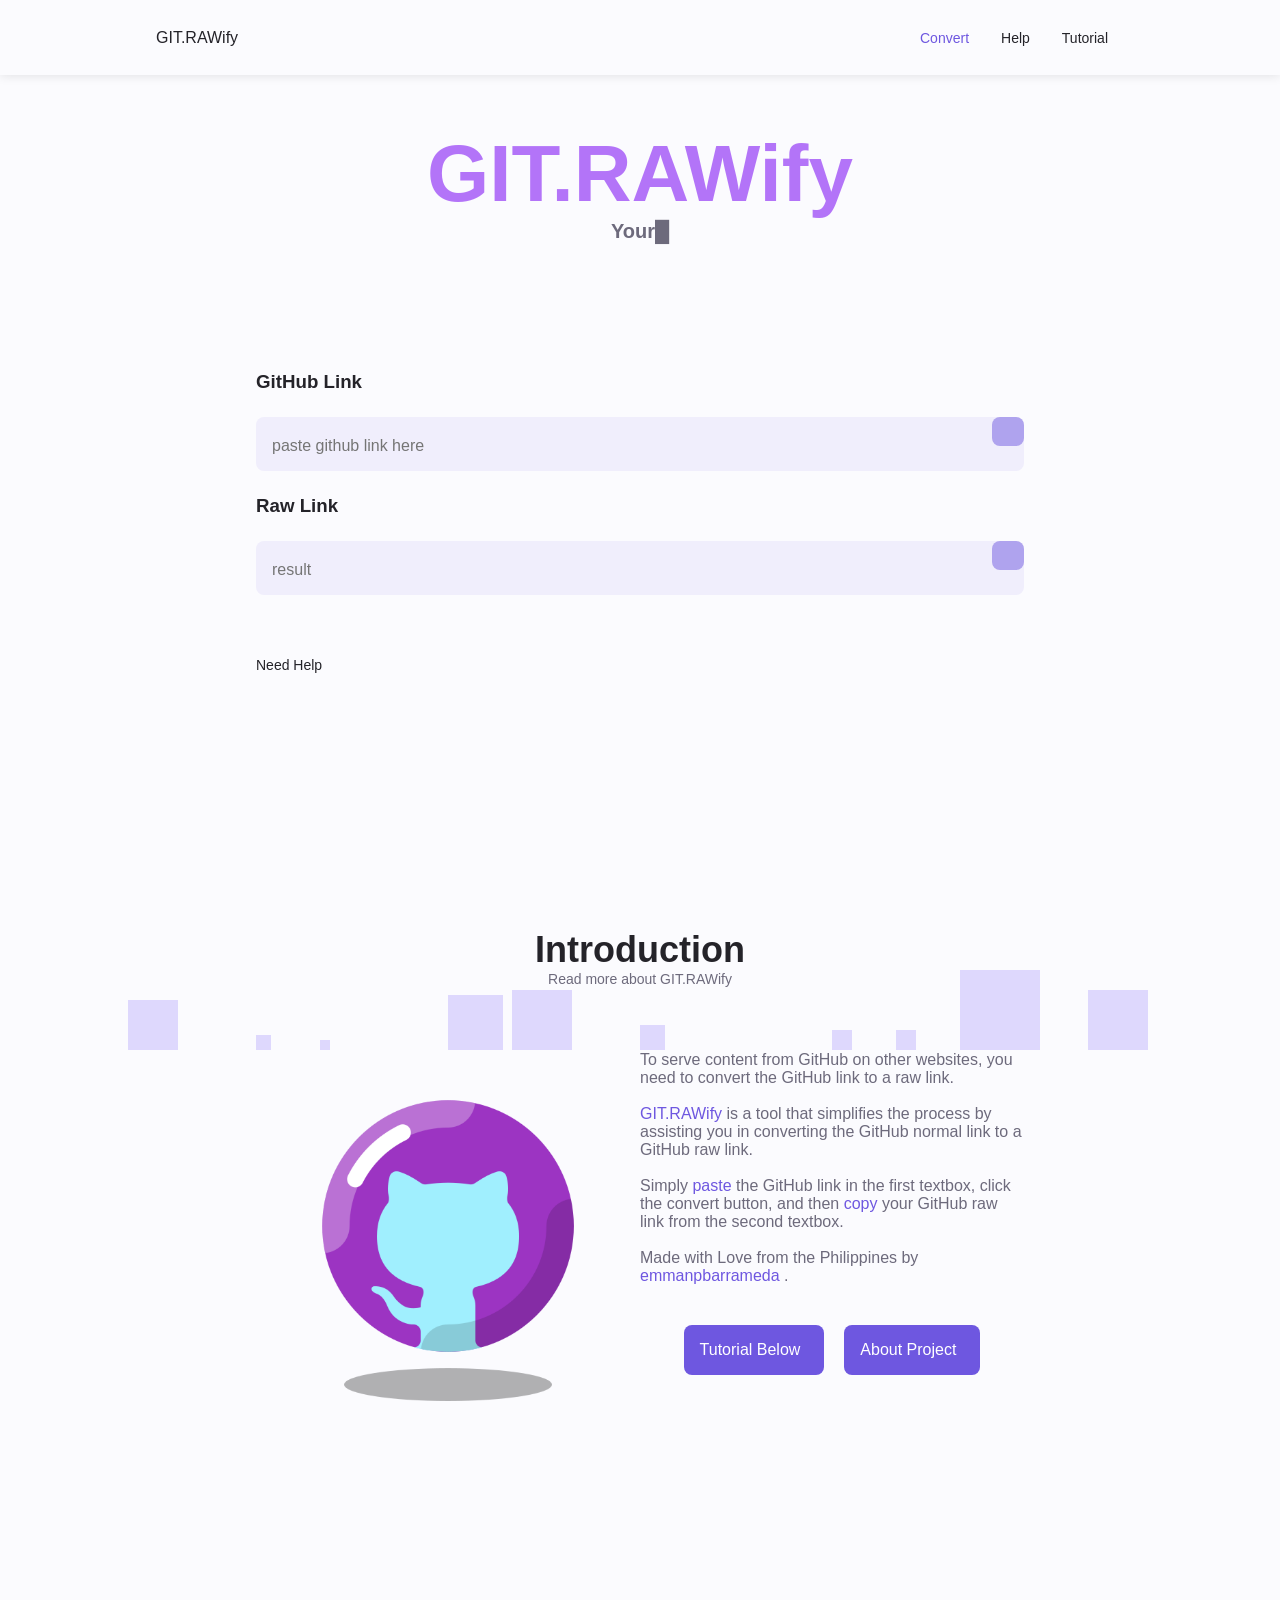
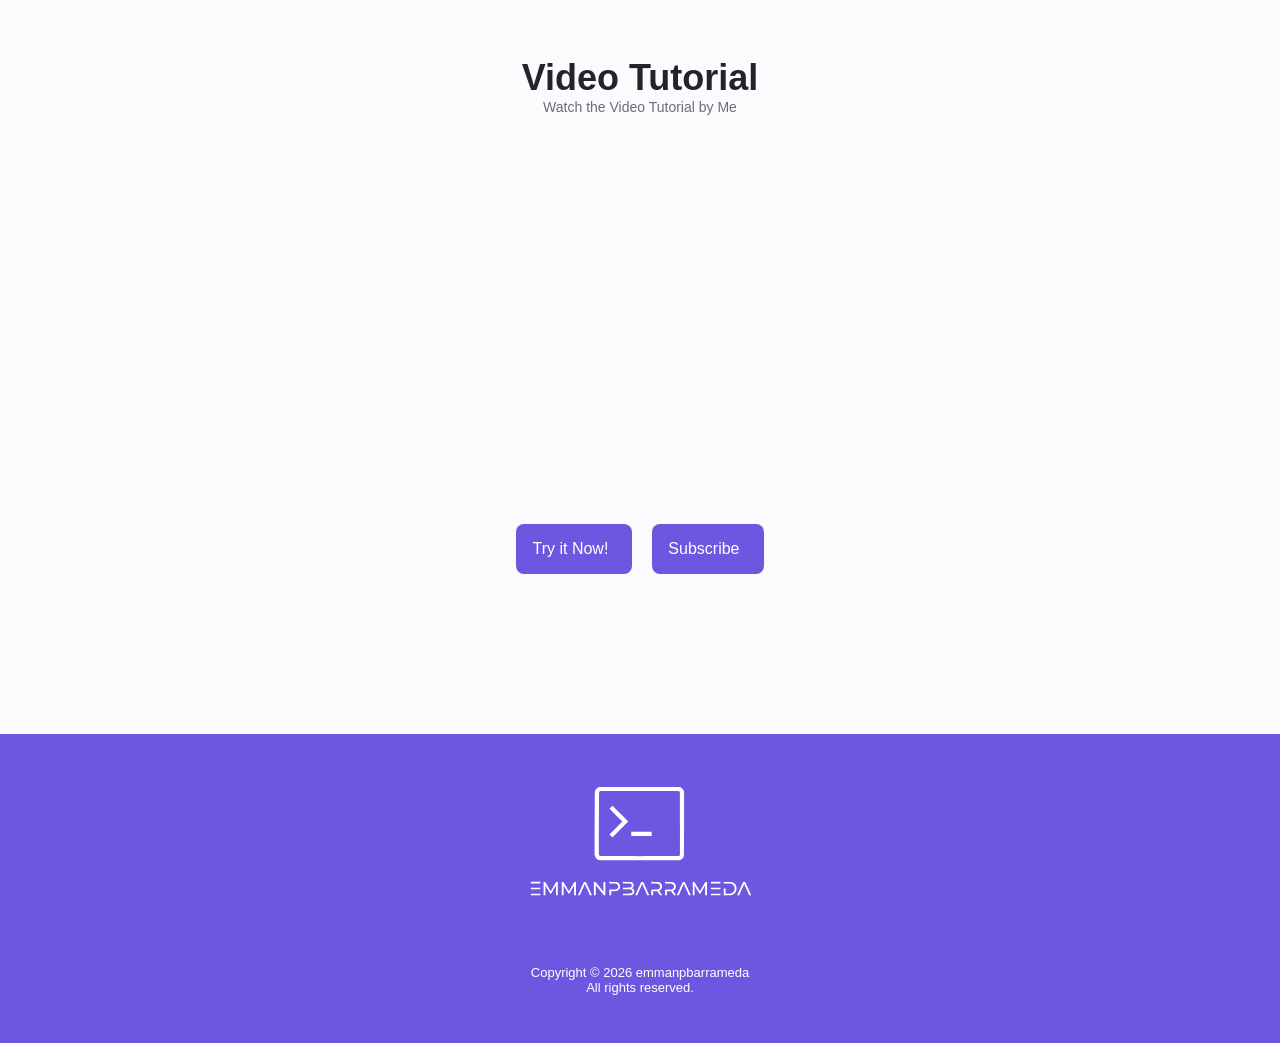
==== commit dbbc71ac: "1216" ====
--- a/index.html
+++ b/index.html
@@ -343,12 +343,11 @@
     <span class="section__subtitle">Watch the Video Tutorial by Me</span>
 
     <div class="video__container">
-      <iframe width="560" height="315" src="https://www.youtube-nocookie.com/embed/wVsiCJ4JxBY"
-        title="YouTube video player" frameborder="0"
-        allow="accelerometer; autoplay; clipboard-write; encrypted-media; gyroscope; picture-in-picture; web-share"
-        allowfullscreen></iframe>
+      <iframe width="560" height="315" src="https://www.youtube-nocookie.com/embed/9mlEIw5V7vk" title="YouTube video player" frameborder="0" allow="accelerometer; autoplay; clipboard-write; encrypted-media; gyroscope; picture-in-picture; web-share" allowfullscreen></iframe>
     </div>
 
+
+    
     <div class="video__btns__container">
 
       <!-- TRY NOW -->
@@ -359,7 +358,7 @@
 
       <!-- SOURCE CODE -->
       <div class="video__down_buttons">
-        <a class="button button--flex">
+        <a href="https://youtube.com/@EMTechon?sub_confirmation=1" target="_blank" rel="noopener noreferrer" class="button button--flex">
           Subscribe<i class="uil uil-youtube button__icon"></i></a>
       </div>
 
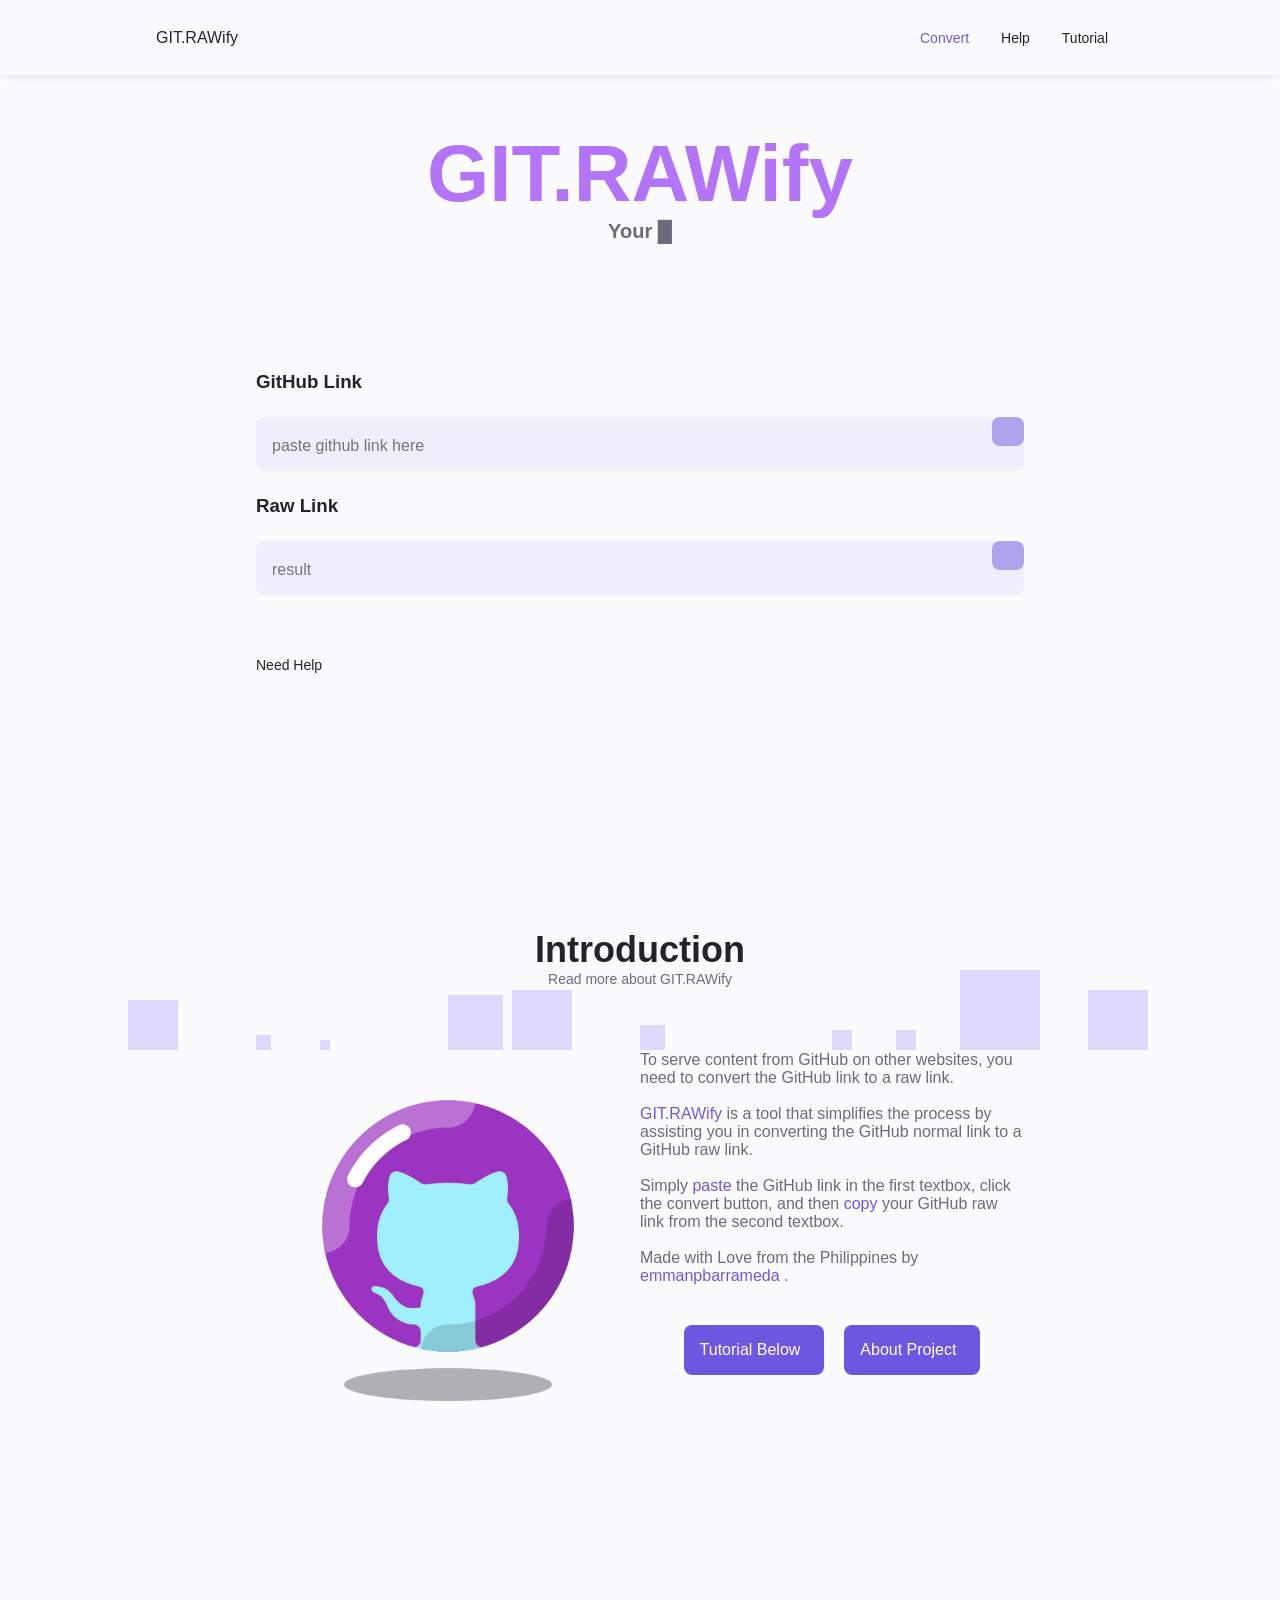
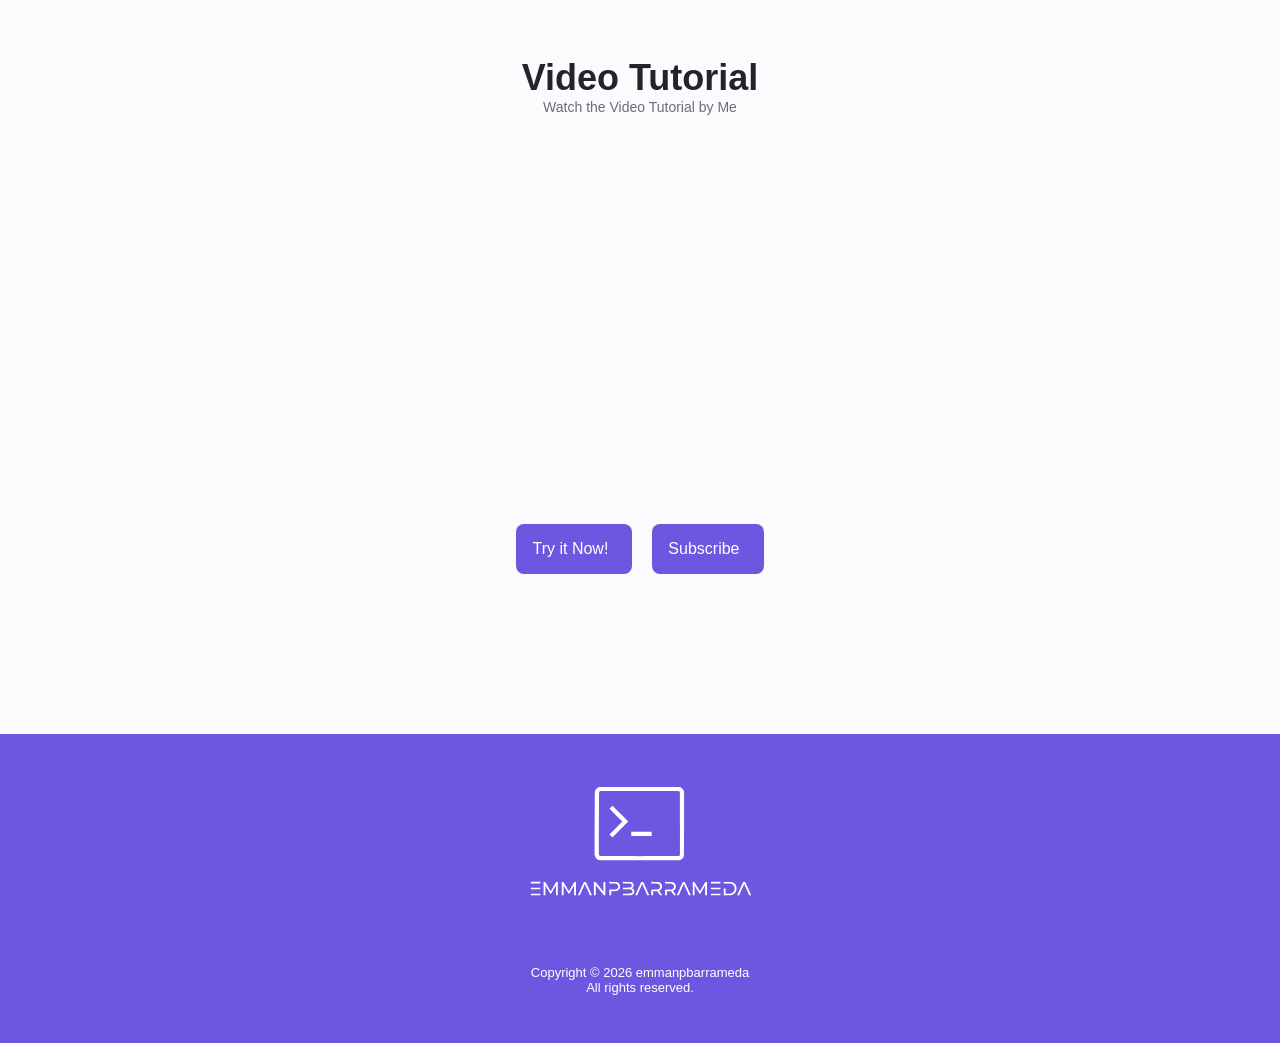
==== commit 4db78291: "8:30" ====
--- a/index.html
+++ b/index.html
@@ -212,7 +212,7 @@
         <div class="convert__form grid">
 
           <!-- INPUT/PASTE DATA -->
-          <h3 class="contact-availability__title">GitHub Link</h3>
+          <h3 class="contact-availability__title">GitHub Link  <span><i class="uil uil-info-circle contact-availability__title_icon"></i></span> </h3>
           <div class="convert__content">
             <input type="text" id="githubLink" class="convert__input inputted__text"
               placeholder="paste github link here" required autocomplete="off">
@@ -221,8 +221,11 @@
             </button>
           </div>
 
+  
+          
+
           <!-- OUTPUT/COPY DATA -->
-          <h3 class="contact-availability__title">Raw Link</h3>
+          <h3 class="contact-availability__title">Raw Link  <span><i class="uil uil-info-circle contact-availability__title_icon"></i></span> </h3>
           <div class="convert__content">
             <input type="text" id="rawLink" class="convert__input converted__text" placeholder="result" readonly>
             <button type="" class="convert__btn convert__copy_btn" onclick="copyRawLink()"><i
--- a/assets/css/styles.css
+++ b/assets/css/styles.css
@@ -667,6 +667,12 @@
   /* filter: drop-shadow(0px 5px 5px var(--shadow)); */
 }
 
+.contact-availability__title_icon {
+  font-size: 1.20rem;
+  color: var(--first-color);
+  cursor: pointer;
+}
+
 .convert__subtitle {
   color: var(--text-color);
   font-size: var(--normal-font-size);
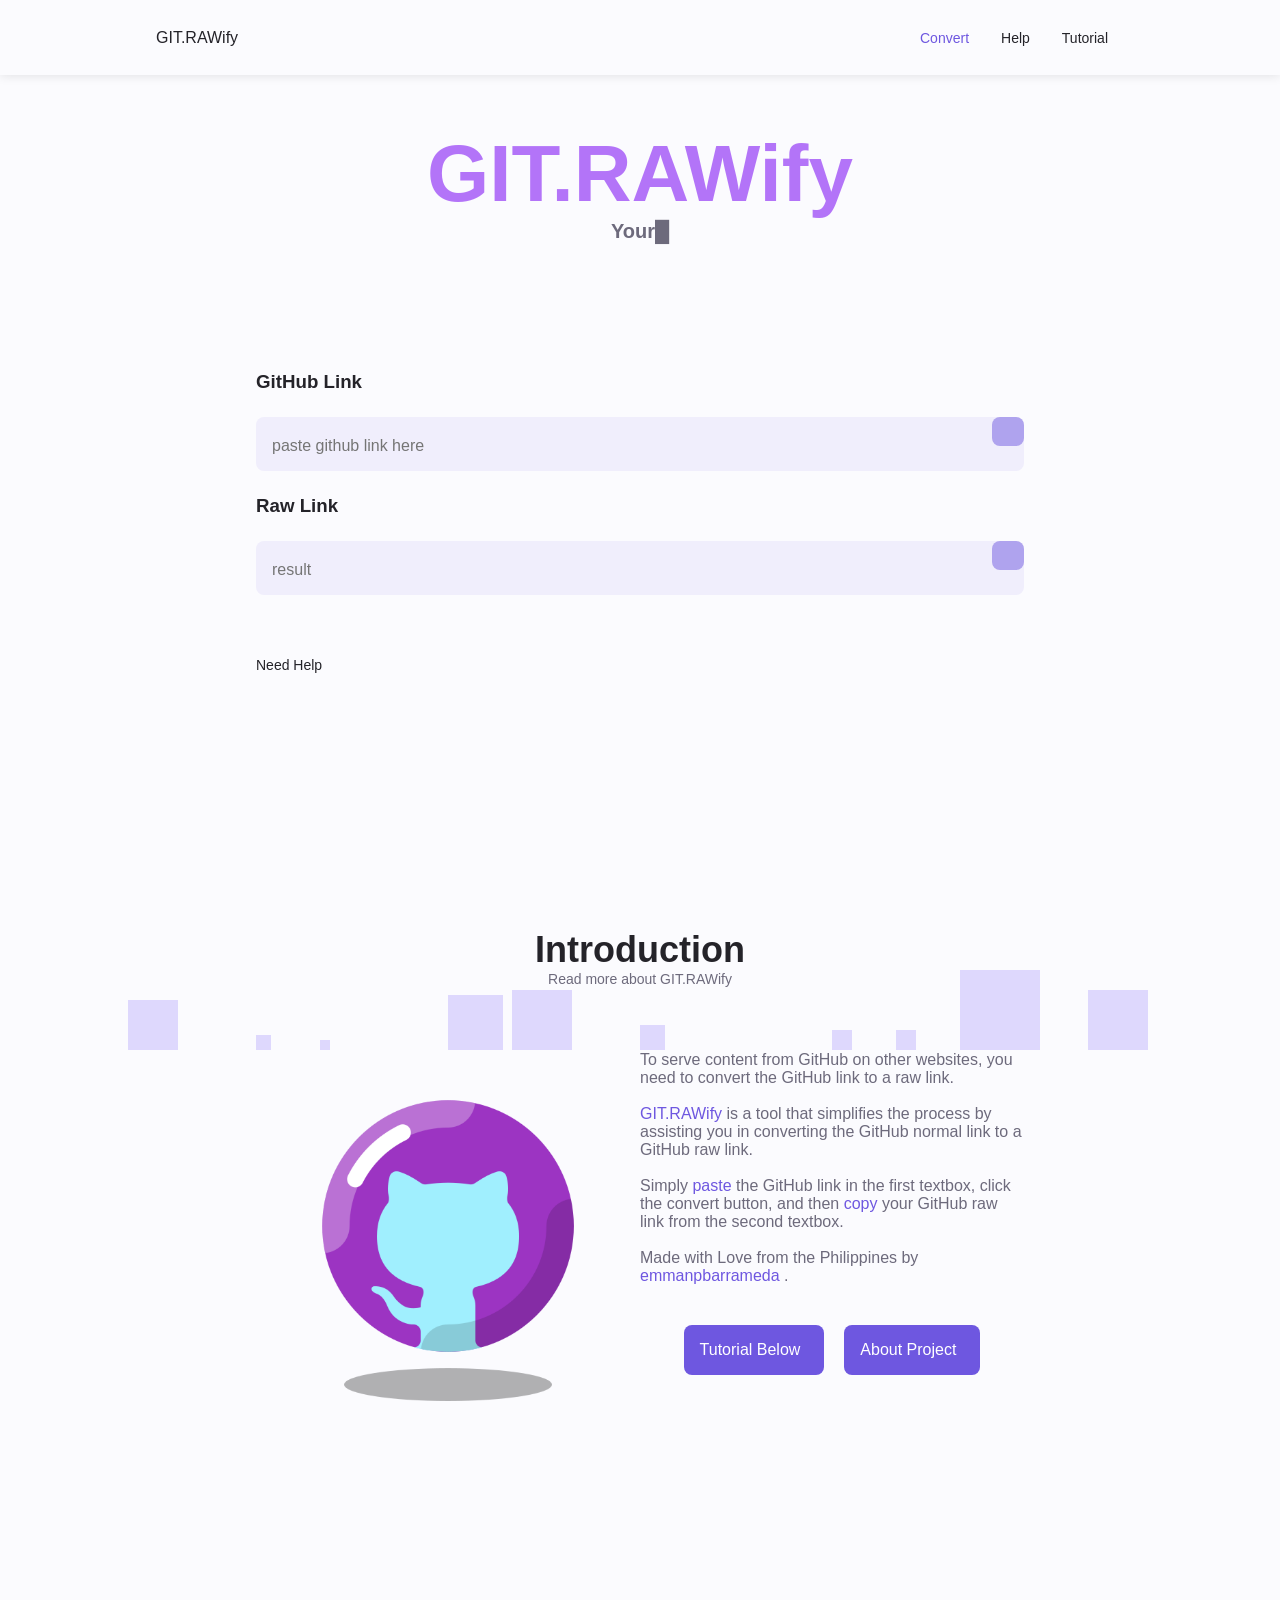
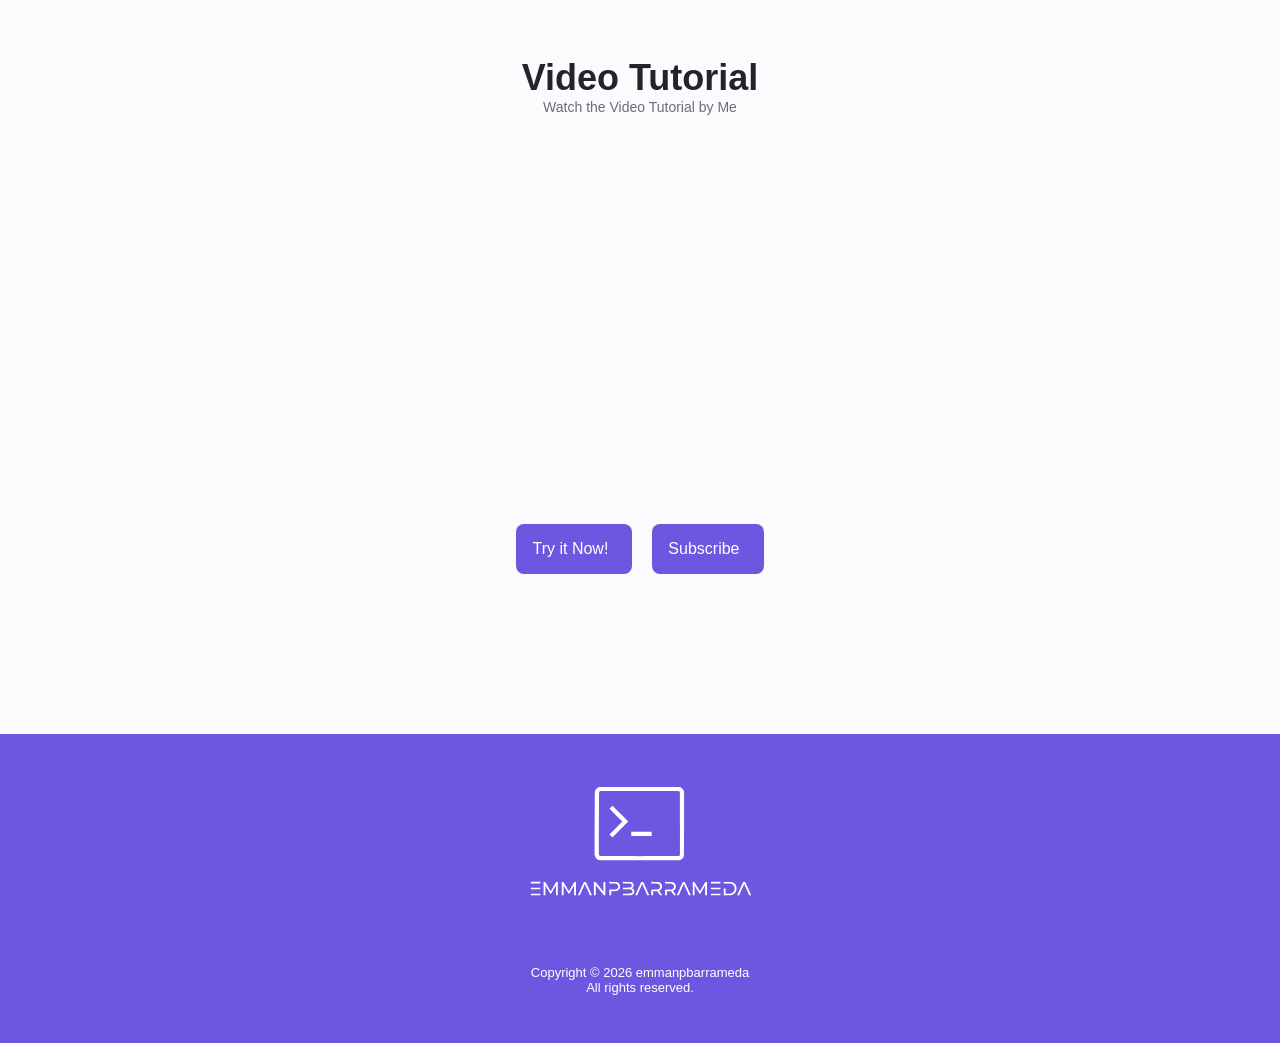
==== commit 6a4c36b8: "new ui features" ====
--- a/index.html
+++ b/index.html
@@ -109,7 +109,7 @@
 <body>
 
 
-  <!-- ===================== LOADER (LOADING CACHE SPLASH SCREEN) ==================== -->
+  <!-- ===================== LOADER ==================== -->
   <div id="loading" class="loading">
     <div class="loader">
       <img src="assets/img/emmanpbarrameda-logo-1x1-white_transparent.png" alt="Loading Image">
@@ -120,9 +120,26 @@
         <span></span>
         <span></span>
       </div>
+      <p class="loading__description">Welcome! Just a moment . . .</p>
     </div>
     <p class="loading__copyright">Copyright © <span current-year></span> emmanpbarrameda<br>All rights reserved.</p>
   </div>
+
+  <!-- Function to update the loading__description -->
+  <script>
+    function updateLoadingText() {
+      const loadingDescription = document.querySelector(".loading__description");
+      if (loadingDescription.textContent === "Welcome! Just a moment . . .") {
+        loadingDescription.textContent = "Getting things ready for you . . .";
+      } else {
+        loadingDescription.textContent = "Welcome! Just a moment . . .";
+      }
+    }
+  
+    // Call the updateLoadingText function every 3 seconds
+    setInterval(updateLoadingText, 3000);
+  </script>  
+
 
 
   <!-- ===================== CIRCLE BG ANIMATION LOOP ==================== -->
@@ -211,21 +228,59 @@
 
         <div class="convert__form grid">
 
-          <!-- INPUT/PASTE DATA -->
-          <h3 class="contact-availability__title">GitHub Link  <span><i class="uil uil-info-circle contact-availability__title_icon"></i></span> </h3>
+          <!-- INPUT/PASTE DATA HEADER -->
+          <h3 class="contact-availability__title">GitHub Link  <span><i class="uil uil-info-circle contact-availability__title_icon popup__button__clicker"></i></span>  </h3>
+
+          <!-- GITHUB LINK INFO // contact-availability__title_icon popup__button__clicker ! -->
+          <div class="popup__modal">
+            <div class="popup__modal-content">
+              <h4 class="popup__modal-title">GitHub Link Example</h4>
+              <i class="uil uil-times popup__modal-close"></i>
+              <ul class="popup__modal-services grid">
+
+                <li class="popup__modal-service">
+                  <i class="uil uil-angle-right popup__modal-icon"></i>
+                  <p>
+                    GitHub Link that can convert using GIT.RAWify should be look like this: <b class="popup__link_format"><br><br>https://github.com/user/project_name/blob/main/output-media/screenshot.png<br></b>
+                  </p>
+                </li>            
+
+              </ul>
+            </div>
+          </div> 
+
+          <!-- INPUT/PASTE DATA CONTENT -->
           <div class="convert__content">
             <input type="text" id="githubLink" class="convert__input inputted__text"
               placeholder="paste github link here" required autocomplete="off">
             <button type="" class="convert__btn" onclick="convertToRawLink()"><i
                 class="uil uil-message button__icon_center"></i>
             </button>
-          </div>
-
-  
+          </div>     
           
 
-          <!-- OUTPUT/COPY DATA -->
-          <h3 class="contact-availability__title">Raw Link  <span><i class="uil uil-info-circle contact-availability__title_icon"></i></span> </h3>
+          <!-- OUTPUT/COPY DATA HEADER -->
+          <h3 class="contact-availability__title">Raw Link  <span><i class="uil uil-info-circle contact-availability__title_icon popup__button__clicker"></i></span>  </h3>
+
+          <!-- RAW LINK INFO // contact-availability__title_icon popup__button__clicker ! -->
+          <div class="popup__modal">
+            <div class="popup__modal-content">
+              <h4 class="popup__modal-title">Raw Link Sample Output</h4>
+              <i class="uil uil-times popup__modal-close"></i>
+              <ul class="popup__modal-services grid">
+
+                <li class="popup__modal-service">
+                  <i class="uil uil-angle-right popup__modal-icon"></i>
+                  <p>
+                    Raw Link output should be look like this: <b class="popup__link_format"><br><br>https://raw.githubusercontent.com/user/project_name/main/output-media/screenshot.png<br></b>
+                  </p>
+                </li>            
+
+              </ul>
+            </div>
+          </div> 
+
+          <!-- OUTPUT/COPY DATA CONTENT -->
           <div class="convert__content">
             <input type="text" id="rawLink" class="convert__input converted__text" placeholder="result" readonly>
             <button type="" class="convert__btn convert__copy_btn" onclick="copyRawLink()"><i
--- a/assets/css/styles.css
+++ b/assets/css/styles.css
@@ -56,6 +56,7 @@
   --small-font-size: 0.813rem;
   --smaller-font-size: 0.75rem;
   /*========== Font weight ==========*/
+  --font-light: 300;
   --font-normal: 400;
   --font-medium: 500;
   --font-semi-bold: 600;
@@ -439,6 +440,17 @@
   text-align: center;
 }
 
+.loading__description {
+  left: 0;
+  right: 0;
+  margin-top: var(--mb-0-75);
+  letter-spacing: 0.05em;
+  font-size: var(--smaller-font-size);
+  font-weight: var(--font-light);
+  color: var(--text-color-white);
+  text-align: center;
+}
+
 .loader .bar {
   display: flex;
   justify-content: center;
@@ -954,6 +966,10 @@
   margin-right: var(--mb-0-25);
 }
 
+.popup__link_format {
+  word-break: break-all;
+}
+
 /* Active Modal */
 
 .active-modal {
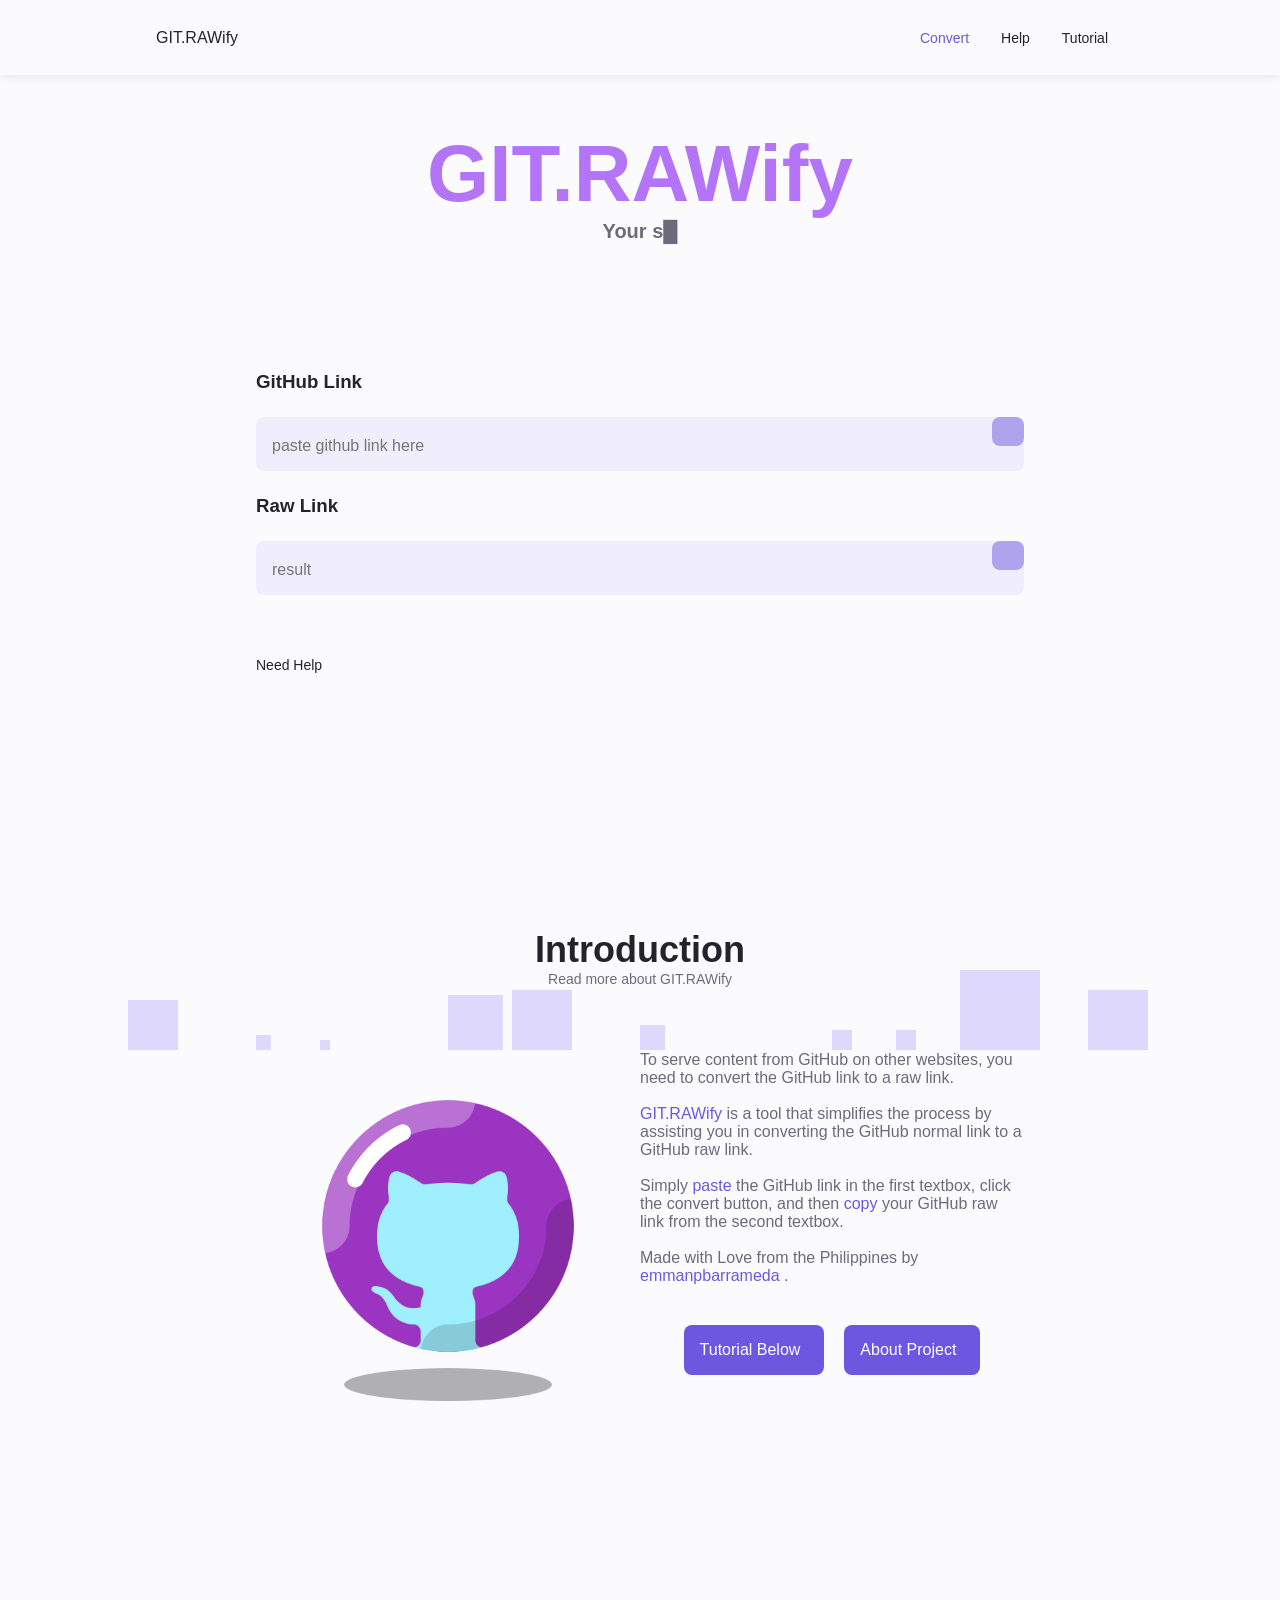
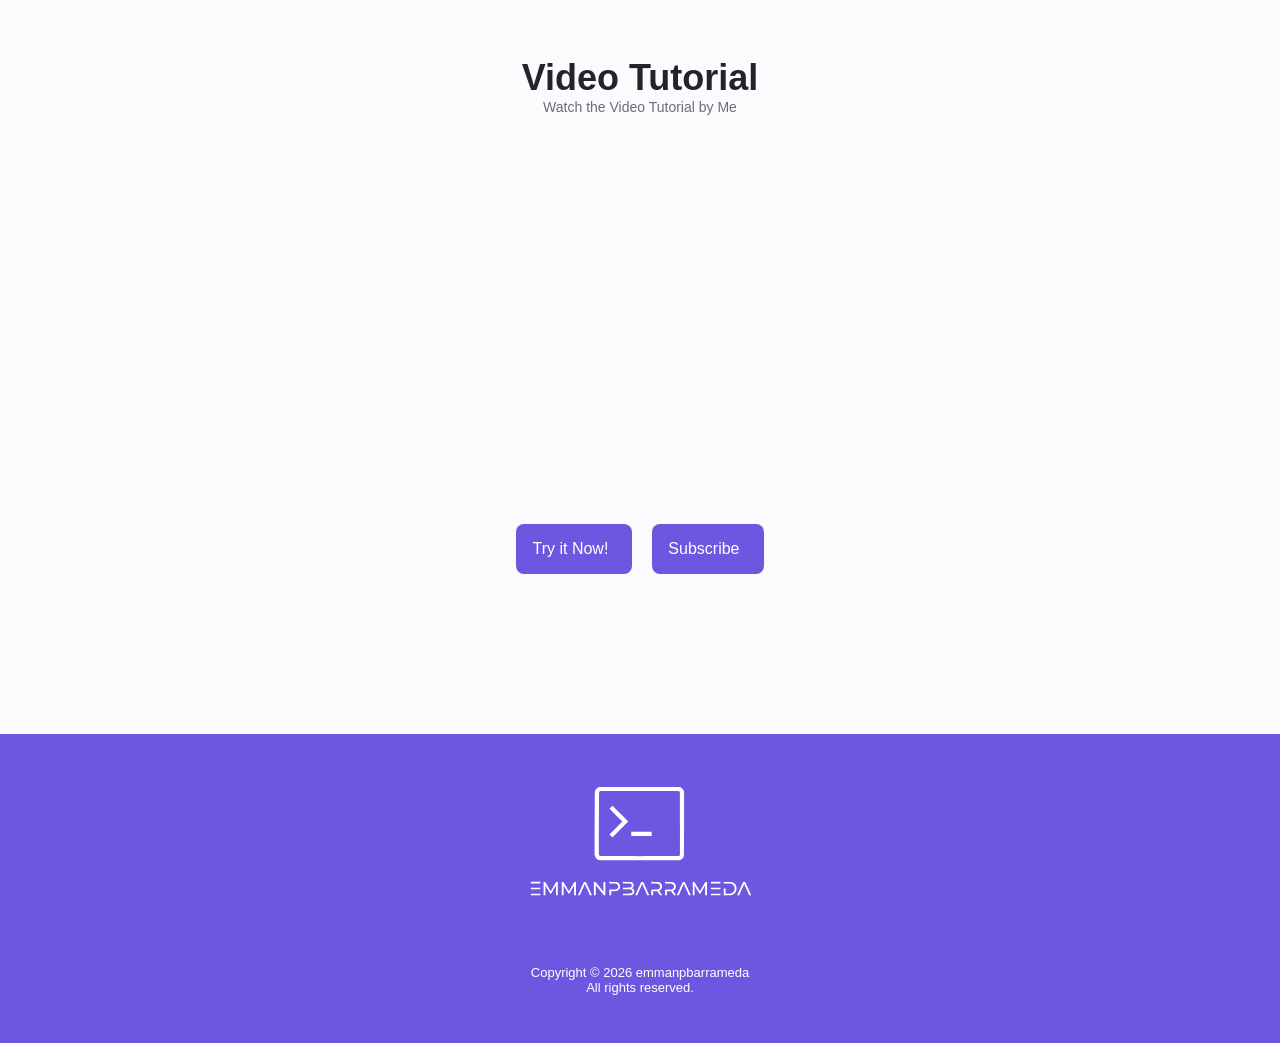
==== commit 2370fc71: "major changes" ====
--- a/index.html
+++ b/index.html
@@ -48,7 +48,6 @@
 
   <!-- Other Website -->
   <!-- Add specific meta tags for other websites if needed -->
-
 
   <!-- STRUCTURED DATA -->
   <script type="application/ld+json">
@@ -61,7 +60,6 @@
       "image": "https://i.imgur.com/ceRkZe6.png"
     }
   </script>
-
 
   <!--==================== UNICONS ====================-->
   <link rel="stylesheet" href="https://unicons.iconscout.com/release/v4.0.0/css/line.css" />
@@ -108,7 +106,6 @@
 
 <body>
 
-
   <!-- ===================== LOADER ==================== -->
   <div id="loading" class="loading">
     <div class="loader">
